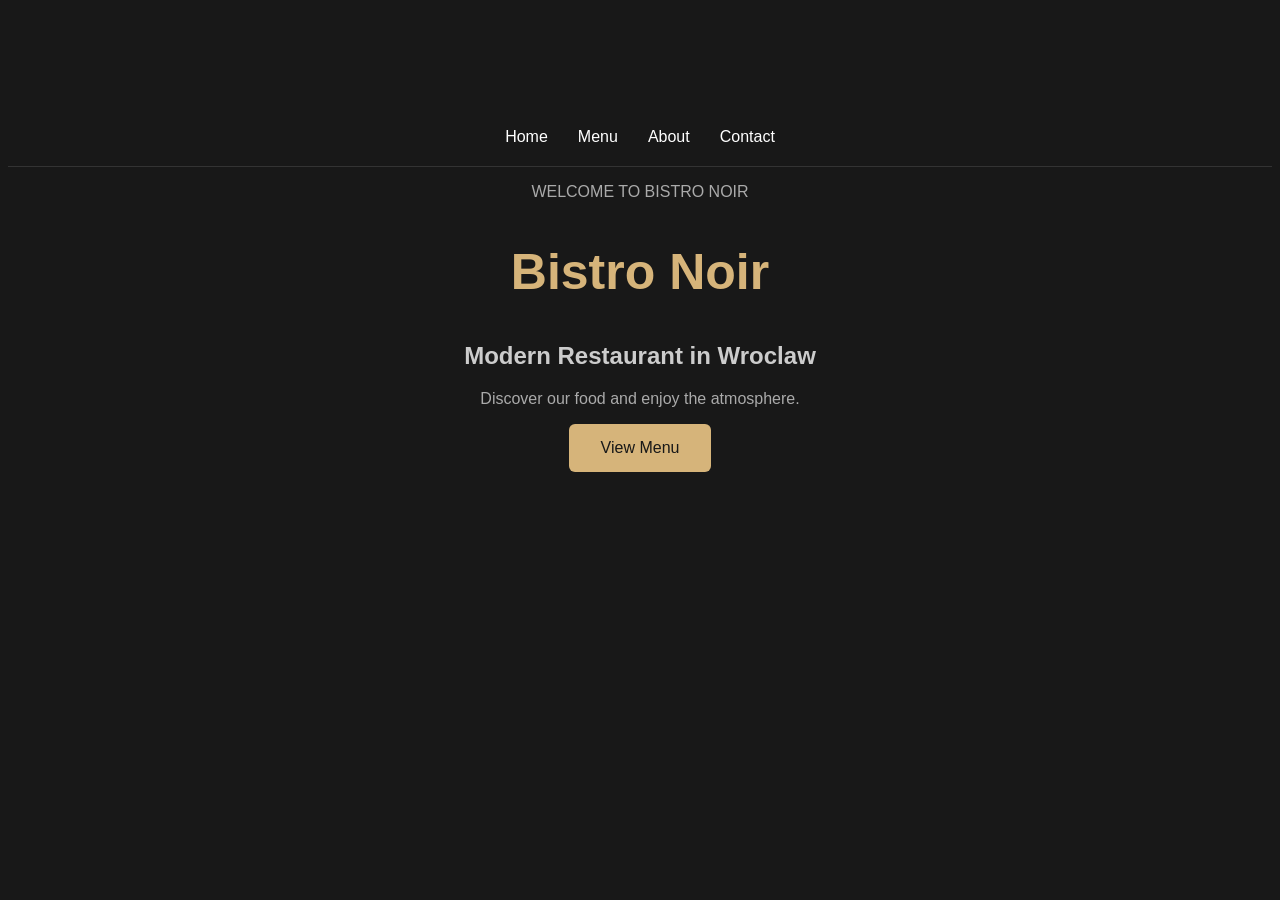
==== index.html @ 8b006e83 "Update index.html" ====
<!DOCTYPE html>
<html lang="en">
<head>
    <meta charset="UTF-8">
    <meta name="viewport" content="width=device-width, initial-scale=1.0">
    <title>Bistro Noir</title>
    <link rel="stylesheet" href="style.css">
</head>
<body>

    <header>
    <nav>
        <a href="#">Home</a>
        <a href="#menu">Menu</a>
        <a href="#about">About</a>
        <a href="#contact">Contact</a>
    </nav>
</header>

    <section class="hero">

    <p class="tag">WELCOME TO BISTRO NOIR</p>

    <h1>Bistro Noir</h1>

    <h2>Modern Restaurant in Wroclaw</h2>

    <p>Discover our food and enjoy the atmosphere.</p>

    <button class="button">View Menu</button>

</section>
  
</body>
</html>
---- style.css ----
body {
    background-color: #181818;
    color: white;
    font-family: Arial, sans-serif;
    text-align: center;
    padding-top: 100px;
}

h1 {
    font-size: 50px;
    color: #d6b47a;
}

h2 {
    color: #cccccc;
}

p {
    color: #aaaaaa;
}

.button {
    background-color: #d6b47a;
    border: none;
    color: #181818;
    padding: 15px 32px;
    border-radius: 6px;
    cursor: pointer;
    font-size: 16px;
}

header {
    padding: 20px;
    border-bottom: 1px solid #333;
}

nav {
    display: flex;
    justify-content: center;
    gap: 30px;
}

nav a {
    color: white;
    text-decoration: none;
}

nav a:hover {
    color: #d6b47a;
}
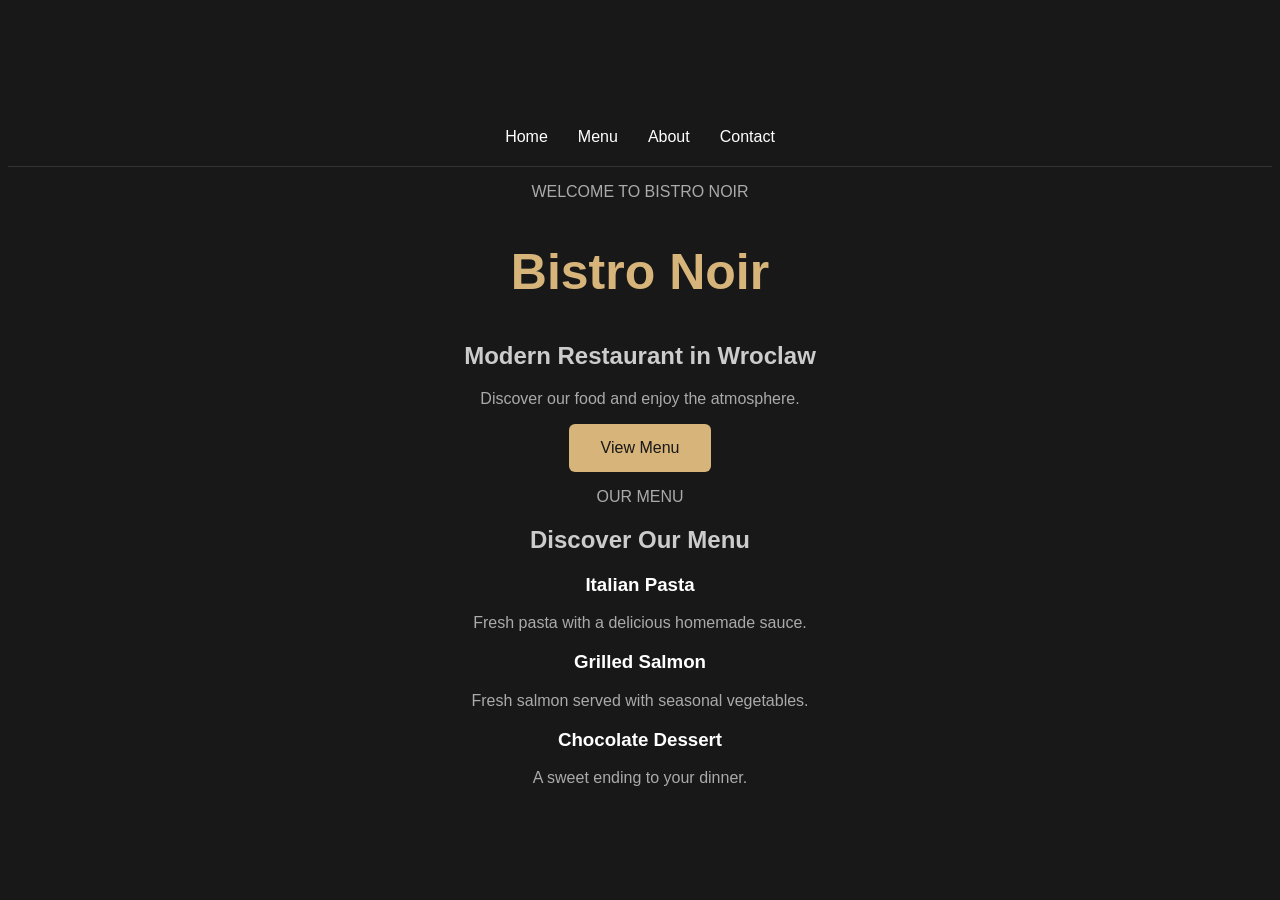
==== commit e581b976: "Update index.html" ====
--- a/index.html
+++ b/index.html
@@ -31,6 +31,26 @@
     <button class="button">View Menu</button>
 
 </section>
+
+    <section id="menu" class="menu">
+    <p class="tag">OUR MENU</p>
+    <h2>Discover Our Menu</h2>
+
+    <div class="menu-item">
+        <h3>Italian Pasta</h3>
+        <p>Fresh pasta with a delicious homemade sauce.</p>
+    </div>
+
+    <div class="menu-item">
+        <h3>Grilled Salmon</h3>
+        <p>Fresh salmon served with seasonal vegetables.</p>
+    </div>
+
+    <div class="menu-item">
+        <h3>Chocolate Dessert</h3>
+        <p>A sweet ending to your dinner.</p>
+    </div>
+</section>
   
 </body>
 </html>
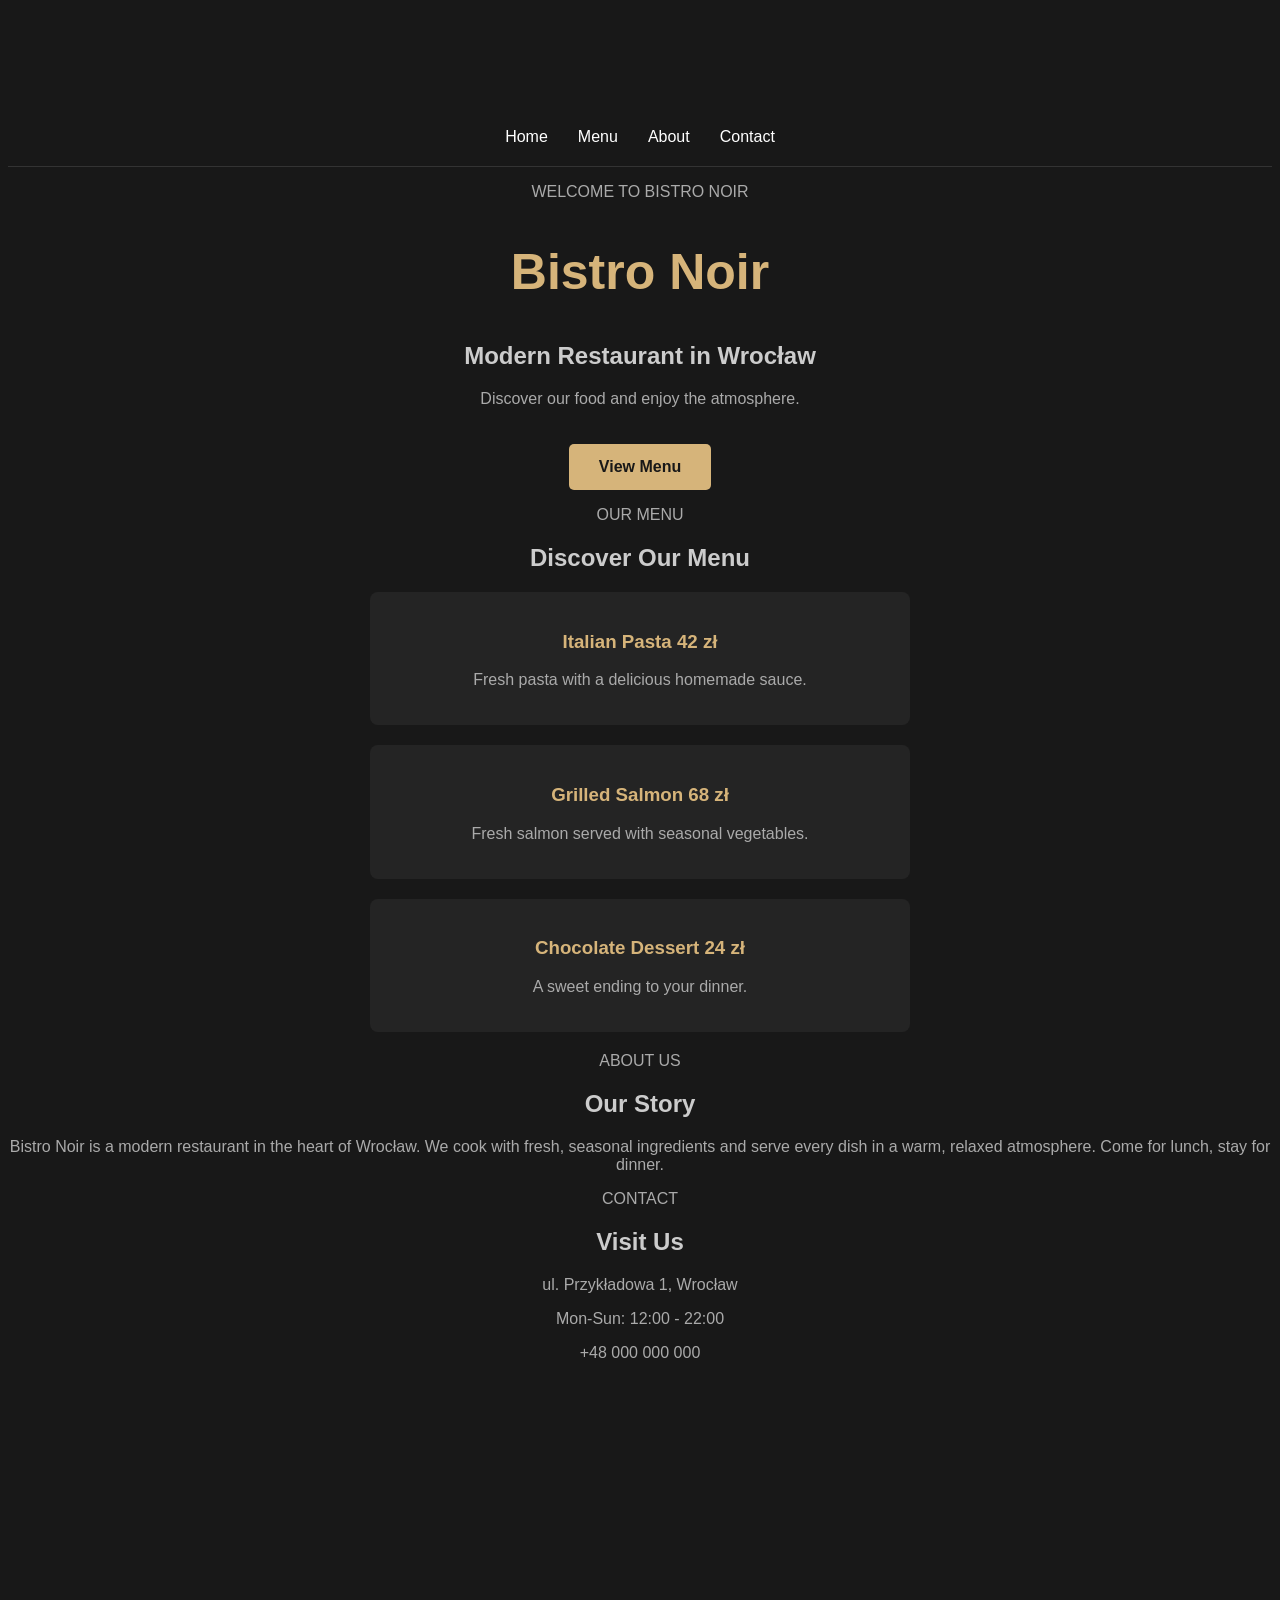
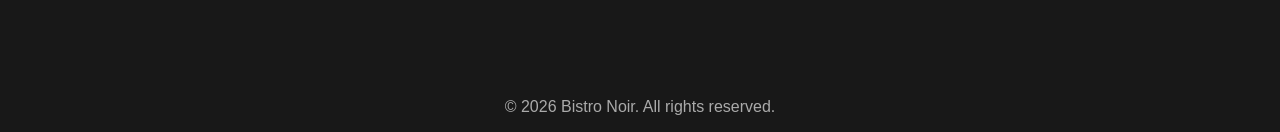
==== commit 0d094b20: "Update index.html" ====
--- a/index.html
+++ b/index.html
@@ -1,56 +1,81 @@
-
 <!DOCTYPE html>
 <html lang="en">
 <head>
     <meta charset="UTF-8">
     <meta name="viewport" content="width=device-width, initial-scale=1.0">
+    <meta name="description" content="Bistro Noir - modern restaurant in Wrocław. Fresh pasta, grilled salmon and desserts.">
     <title>Bistro Noir</title>
     <link rel="stylesheet" href="style.css">
 </head>
 <body>
 
     <header>
-    <nav>
-        <a href="#">Home</a>
-        <a href="#menu">Menu</a>
-        <a href="#about">About</a>
-        <a href="#contact">Contact</a>
-    </nav>
-</header>
+        <nav>
+            <a href="#">Home</a>
+            <a href="#menu">Menu</a>
+            <a href="#about">About</a>
+            <a href="#contact">Contact</a>
+        </nav>
+    </header>
 
     <section class="hero">
+        <p class="tag">WELCOME TO BISTRO NOIR</p>
+        <h1>Bistro Noir</h1>
+        <h2>Modern Restaurant in Wrocław</h2>
+        <p>Discover our food and enjoy the atmosphere.</p>
+        <a href="#menu" class="button">View Menu</a>
+    </section>
 
-    <p class="tag">WELCOME TO BISTRO NOIR</p>
+    <section id="menu" class="section">
+        <p class="tag">OUR MENU</p>
+        <h2>Discover Our Menu</h2>
 
-    <h1>Bistro Noir</h1>
+        <div class="menu-item">
+            <h3>Italian Pasta <span class="price">42 zł</span></h3>
+            <p>Fresh pasta with a delicious homemade sauce.</p>
+        </div>
 
-    <h2>Modern Restaurant in Wroclaw</h2>
+        <div class="menu-item">
+            <h3>Grilled Salmon <span class="price">68 zł</span></h3>
+            <p>Fresh salmon served with seasonal vegetables.</p>
+        </div>
 
-    <p>Discover our food and enjoy the atmosphere.</p>
+        <div class="menu-item">
+            <h3>Chocolate Dessert <span class="price">24 zł</span></h3>
+            <p>A sweet ending to your dinner.</p>
+        </div>
+    </section>
 
-    <button class="button">View Menu</button>
+    <section id="about" class="section">
+        <p class="tag">ABOUT US</p>
+        <h2>Our Story</h2>
+        <p class="text">
+            Bistro Noir is a modern restaurant in the heart of Wrocław.
+            We cook with fresh, seasonal ingredients and serve every dish
+            in a warm, relaxed atmosphere. Come for lunch, stay for dinner.
+        </p>
+    </section>
 
-</section>
+    <section id="contact" class="section">
+        <p class="tag">CONTACT</p>
+        <h2>Visit Us</h2>
+        <p>ul. Przykładowa 1, Wrocław</p>
+        <p>Mon-Sun: 12:00 - 22:00</p>
+        <p>+48 000 000 000</p>
 
-    <section id="menu" class="menu">
-    <p class="tag">OUR MENU</p>
-    <h2>Discover Our Menu</h2>
+        <div class="map">
+            <iframe
+                src="https://www.google.com/maps?q=Rynek+Wroclaw&output=embed"
+                width="100%" height="300" style="border:0;"
+                allowfullscreen="" loading="lazy"
+                title="Map of Bistro Noir">
+            </iframe>
+        </div>
+    </section>
 
-    <div class="menu-item">
-        <h3>Italian Pasta</h3>
-        <p>Fresh pasta with a delicious homemade sauce.</p>
-    </div>
+    <footer>
+        <p>© 2026 Bistro Noir. All rights reserved.</p>
+    </footer>
 
-    <div class="menu-item">
-        <h3>Grilled Salmon</h3>
-        <p>Fresh salmon served with seasonal vegetables.</p>
-    </div>
-
-    <div class="menu-item">
-        <h3>Chocolate Dessert</h3>
-        <p>A sweet ending to your dinner.</p>
-    </div>
-</section>
-  
 </body>
 </html>
--- a/style.css
+++ b/style.css
@@ -49,3 +49,39 @@
 nav a:hover {
     color: #d6b47a;
 }
+.button {
+    display: inline-block;
+    background-color: #d6b47a;
+    color: #181818;
+    padding: 14px 30px;
+    text-decoration: none;
+    border-radius: 5px;
+    margin-top: 20px;
+    font-weight: bold;
+}
+
+.button:hover {
+    background-color: #edcf9a;
+}
+
+.menu {
+    padding: 70px 20px;
+    text-align: center;
+}
+
+.menu h2 {
+    font-size: 35px;
+    color: #d6b47a;
+}
+
+.menu-item {
+    background-color: #242424;
+    max-width: 500px;
+    margin: 20px auto;
+    padding: 20px;
+    border-radius: 8px;
+}
+
+.menu-item h3 {
+    color: #d6b47a;
+}
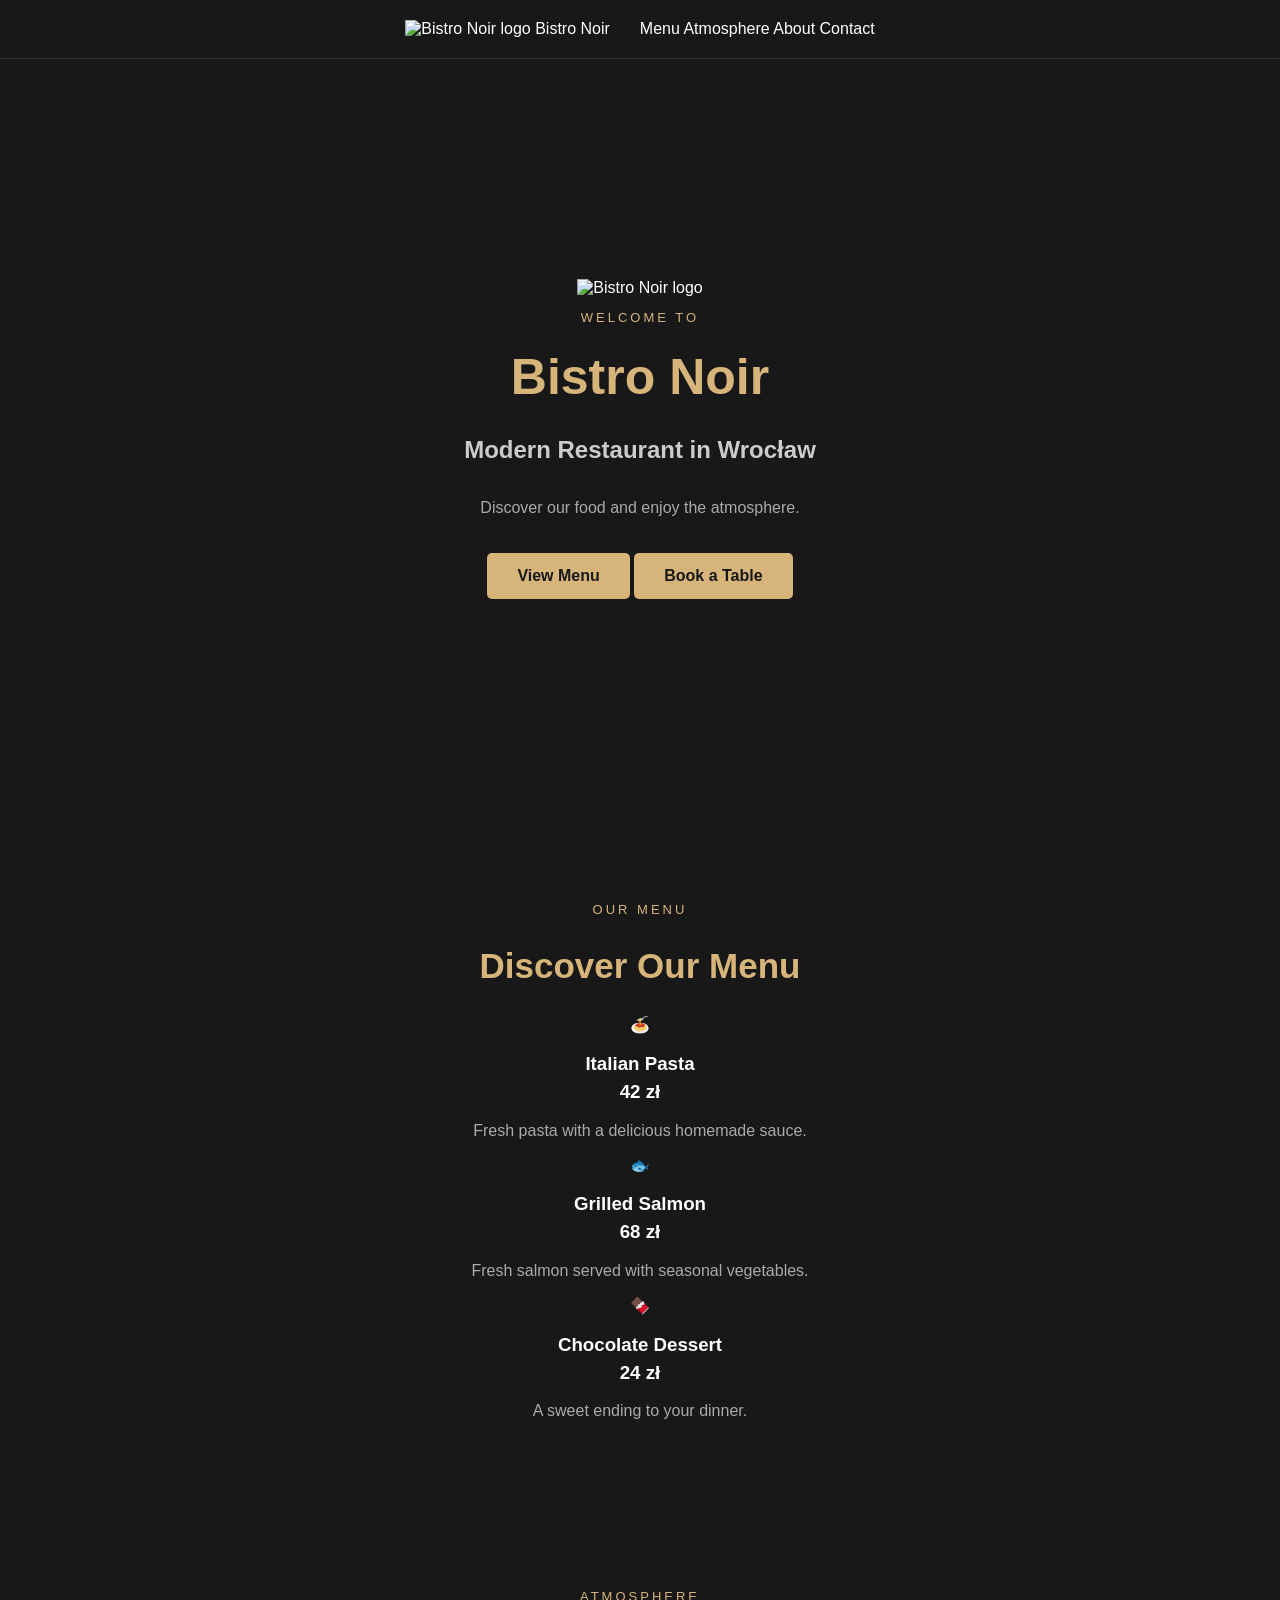
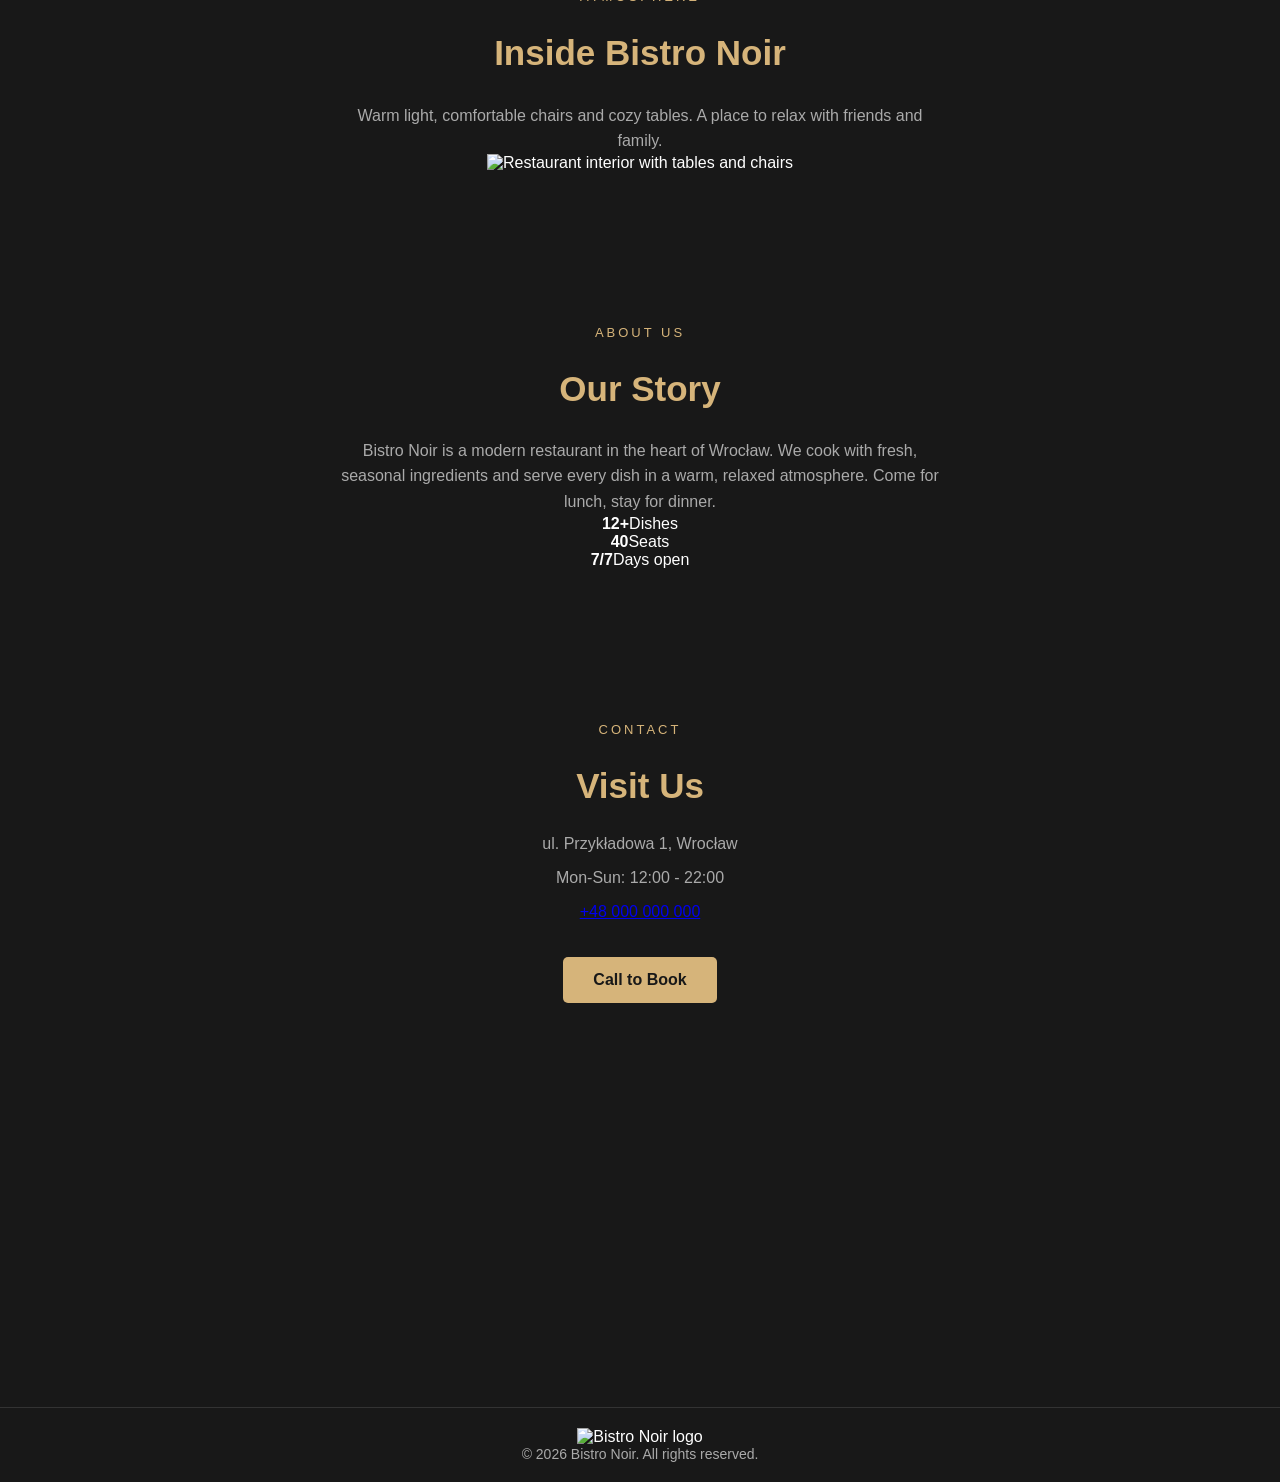
==== commit 57f639b8: "Update index.html" ====
--- a/index.html
+++ b/index.html
@@ -5,44 +5,91 @@
     <meta name="viewport" content="width=device-width, initial-scale=1.0">
     <meta name="description" content="Bistro Noir - modern restaurant in Wrocław. Fresh pasta, grilled salmon and desserts.">
     <title>Bistro Noir</title>
+    <link rel="icon" href="logo.svg" type="image/svg+xml">
     <link rel="stylesheet" href="style.css">
 </head>
 <body>
 
     <header>
         <nav>
-            <a href="#">Home</a>
-            <a href="#menu">Menu</a>
-            <a href="#about">About</a>
-            <a href="#contact">Contact</a>
+            <a href="#" class="brand">
+                <img src="logo.svg" alt="Bistro Noir logo" class="logo-small">
+                <span>Bistro Noir</span>
+            </a>
+            <div class="links">
+                <a href="#menu">Menu</a>
+                <a href="#atmosphere">Atmosphere</a>
+                <a href="#about">About</a>
+                <a href="#contact">Contact</a>
+            </div>
         </nav>
     </header>
 
     <section class="hero">
-        <p class="tag">WELCOME TO BISTRO NOIR</p>
+        <img src="logo.svg" alt="Bistro Noir logo" class="logo-big">
+        <p class="tag">WELCOME TO</p>
         <h1>Bistro Noir</h1>
         <h2>Modern Restaurant in Wrocław</h2>
         <p>Discover our food and enjoy the atmosphere.</p>
-        <a href="#menu" class="button">View Menu</a>
+        <div class="hero-buttons">
+            <a href="#menu" class="button">View Menu</a>
+            <a href="#contact" class="button button-outline">Book a Table</a>
+        </div>
     </section>
 
     <section id="menu" class="section">
         <p class="tag">OUR MENU</p>
         <h2>Discover Our Menu</h2>
 
-        <div class="menu-item">
-            <h3>Italian Pasta <span class="price">42 zł</span></h3>
-            <p>Fresh pasta with a delicious homemade sauce.</p>
+        <div class="cards">
+            <div class="card">
+                <div class="card-img">
+                    <img src="pasta.svg" alt="Italian pasta" onerror="this.style.display='none'">
+                    <span class="emoji">🍝</span>
+                </div>
+                <div class="card-body">
+                    <h3>Italian Pasta <span class="price">42 zł</span></h3>
+                    <p>Fresh pasta with a delicious homemade sauce.</p>
+                </div>
+            </div>
+
+            <div class="card">
+                <div class="card-img">
+                    <img src="salmon.svg" alt="Grilled salmon" onerror="this.style.display='none'">
+                    <span class="emoji">🐟</span>
+                </div>
+                <div class="card-body">
+                    <h3>Grilled Salmon <span class="price">68 zł</span></h3>
+                    <p>Fresh salmon served with seasonal vegetables.</p>
+                </div>
+            </div>
+
+            <div class="card">
+                <div class="card-img">
+                    <img src="dessert.svg" alt="Chocolate dessert" onerror="this.style.display='none'">
+                    <span class="emoji">🍫</span>
+                </div>
+                <div class="card-body">
+                    <h3>Chocolate Dessert <span class="price">24 zł</span></h3>
+                    <p>A sweet ending to your dinner.</p>
+                </div>
+            </div>
+        </div>
+    </section>
+
+    <section id="atmosphere" class="section dark">
+        <p class="tag">ATMOSPHERE</p>
+        <h2>Inside Bistro Noir</h2>
+        <p class="text">Warm light, comfortable chairs and cozy tables. A place to relax with friends and family.</p>
+
+        <div class="interior">
+            <img src="interior.svg" alt="Restaurant interior with tables and chairs">
         </div>
 
-        <div class="menu-item">
-            <h3>Grilled Salmon <span class="price">68 zł</span></h3>
-            <p>Fresh salmon served with seasonal vegetables.</p>
-        </div>
-
-        <div class="menu-item">
-            <h3>Chocolate Dessert <span class="price">24 zł</span></h3>
-            <p>A sweet ending to your dinner.</p>
+        <div class="gallery">
+            <div class="gallery-item"><img src="images/interior1.jpg" alt="Restaurant hall" onerror="this.parentElement.style.display='none'"></div>
+            <div class="gallery-item"><img src="images/interior2.jpg" alt="Restaurant bar" onerror="this.parentElement.style.display='none'"></div>
+            <div class="gallery-item"><img src="images/interior3.jpg" alt="Restaurant table" onerror="this.parentElement.style.display='none'"></div>
         </div>
     </section>
 
@@ -54,14 +101,21 @@
             We cook with fresh, seasonal ingredients and serve every dish
             in a warm, relaxed atmosphere. Come for lunch, stay for dinner.
         </p>
+
+        <div class="facts">
+            <div class="fact"><strong>12+</strong><span>Dishes</span></div>
+            <div class="fact"><strong>40</strong><span>Seats</span></div>
+            <div class="fact"><strong>7/7</strong><span>Days open</span></div>
+        </div>
     </section>
 
-    <section id="contact" class="section">
+    <section id="contact" class="section dark">
         <p class="tag">CONTACT</p>
         <h2>Visit Us</h2>
         <p>ul. Przykładowa 1, Wrocław</p>
         <p>Mon-Sun: 12:00 - 22:00</p>
-        <p>+48 000 000 000</p>
+        <p><a href="tel:+48000000000" class="phone">+48 000 000 000</a></p>
+        <a href="tel:+48000000000" class="button">Call to Book</a>
 
         <div class="map">
             <iframe
@@ -74,6 +128,7 @@
     </section>
 
     <footer>
+        <img src="logo.svg" alt="Bistro Noir logo" class="logo-small">
         <p>© 2026 Bistro Noir. All rights reserved.</p>
     </footer>
 
--- a/style.css
+++ b/style.css
@@ -1,15 +1,19 @@
+html {
+    scroll-behavior: smooth;
+}
 
 body {
+    margin: 0;
     background-color: #181818;
     color: white;
     font-family: Arial, sans-serif;
     text-align: center;
-    padding-top: 100px;
 }
 
 h1 {
     font-size: 50px;
     color: #d6b47a;
+    margin: 10px 0;
 }
 
 h2 {
@@ -20,17 +24,12 @@
     color: #aaaaaa;
 }
 
-.button {
-    background-color: #d6b47a;
-    border: none;
-    color: #181818;
-    padding: 15px 32px;
-    border-radius: 6px;
-    cursor: pointer;
-    font-size: 16px;
-}
-
+/* Header / navigation */
 header {
+    position: sticky;
+    top: 0;
+    z-index: 10;
+    background-color: #181818;
     padding: 20px;
     border-bottom: 1px solid #333;
 }
@@ -49,6 +48,25 @@
 nav a:hover {
     color: #d6b47a;
 }
+
+/* Hero */
+.hero {
+    min-height: 80vh;
+    display: flex;
+    flex-direction: column;
+    justify-content: center;
+    align-items: center;
+    padding: 20px;
+}
+
+/* Small labels above headings */
+.tag {
+    letter-spacing: 3px;
+    font-size: 13px;
+    color: #d6b47a;
+}
+
+/* Button */
 .button {
     display: inline-block;
     background-color: #d6b47a;
@@ -64,16 +82,24 @@
     background-color: #edcf9a;
 }
 
-.menu {
+/* Sections */
+.section {
     padding: 70px 20px;
     text-align: center;
 }
 
-.menu h2 {
+.section h2 {
     font-size: 35px;
     color: #d6b47a;
 }
 
+.text {
+    max-width: 600px;
+    margin: 0 auto;
+    line-height: 1.6;
+}
+
+/* Menu */
 .menu-item {
     background-color: #242424;
     max-width: 500px;
@@ -85,3 +111,49 @@
 .menu-item h3 {
     color: #d6b47a;
 }
+
+.price {
+    display: block;
+    margin-top: 6px;
+    color: #ffffff;
+    font-weight: bold;
+}
+
+/* Map */
+.map {
+    max-width: 700px;
+    margin: 30px auto 0;
+    border-radius: 8px;
+    overflow: hidden;
+}
+
+/* Footer */
+footer {
+    padding: 20px;
+    border-top: 1px solid #333;
+}
+
+footer p {
+    margin: 0;
+    font-size: 14px;
+}
+
+/* Mobile */
+@media (max-width: 600px) {
+    h1 {
+        font-size: 36px;
+    }
+
+    nav {
+        gap: 16px;
+        font-size: 14px;
+    }
+
+    .section {
+        padding: 50px 16px;
+    }
+
+    .section h2 {
+        font-size: 28px;
+    }
+}
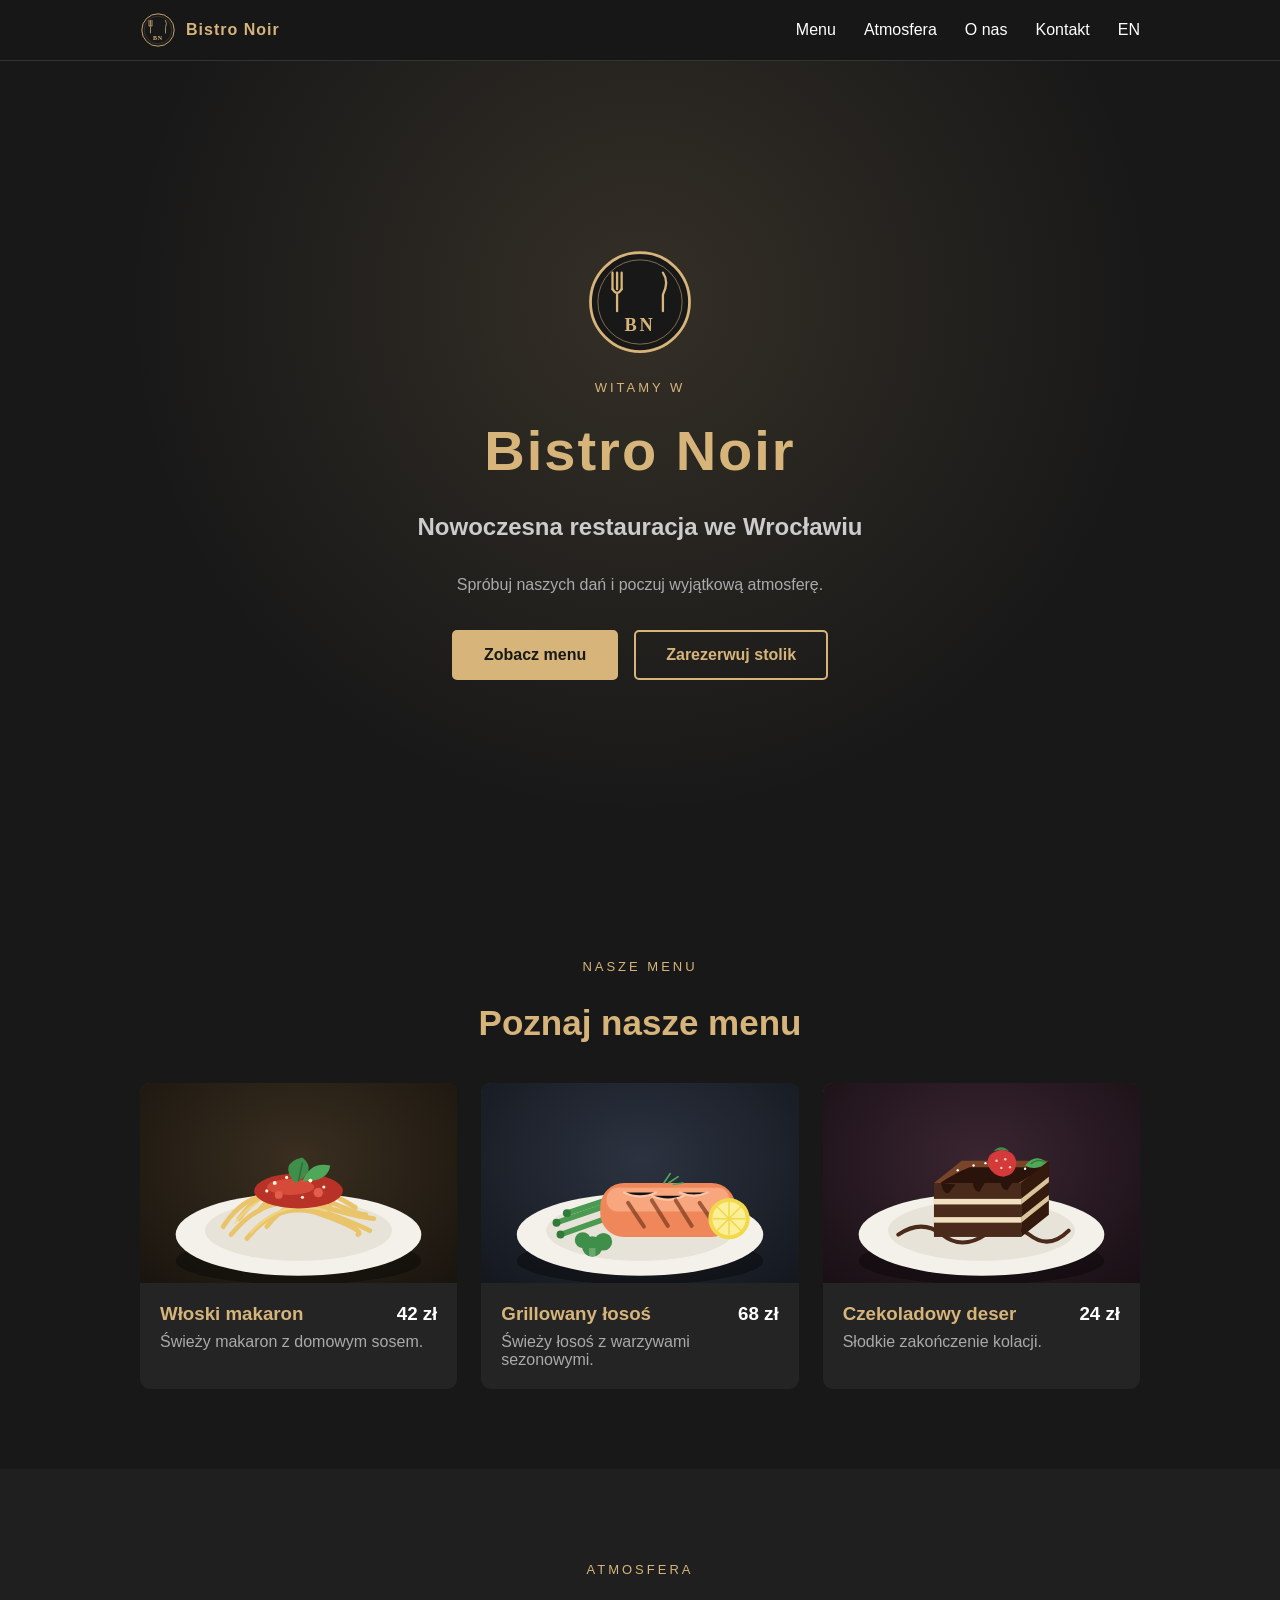
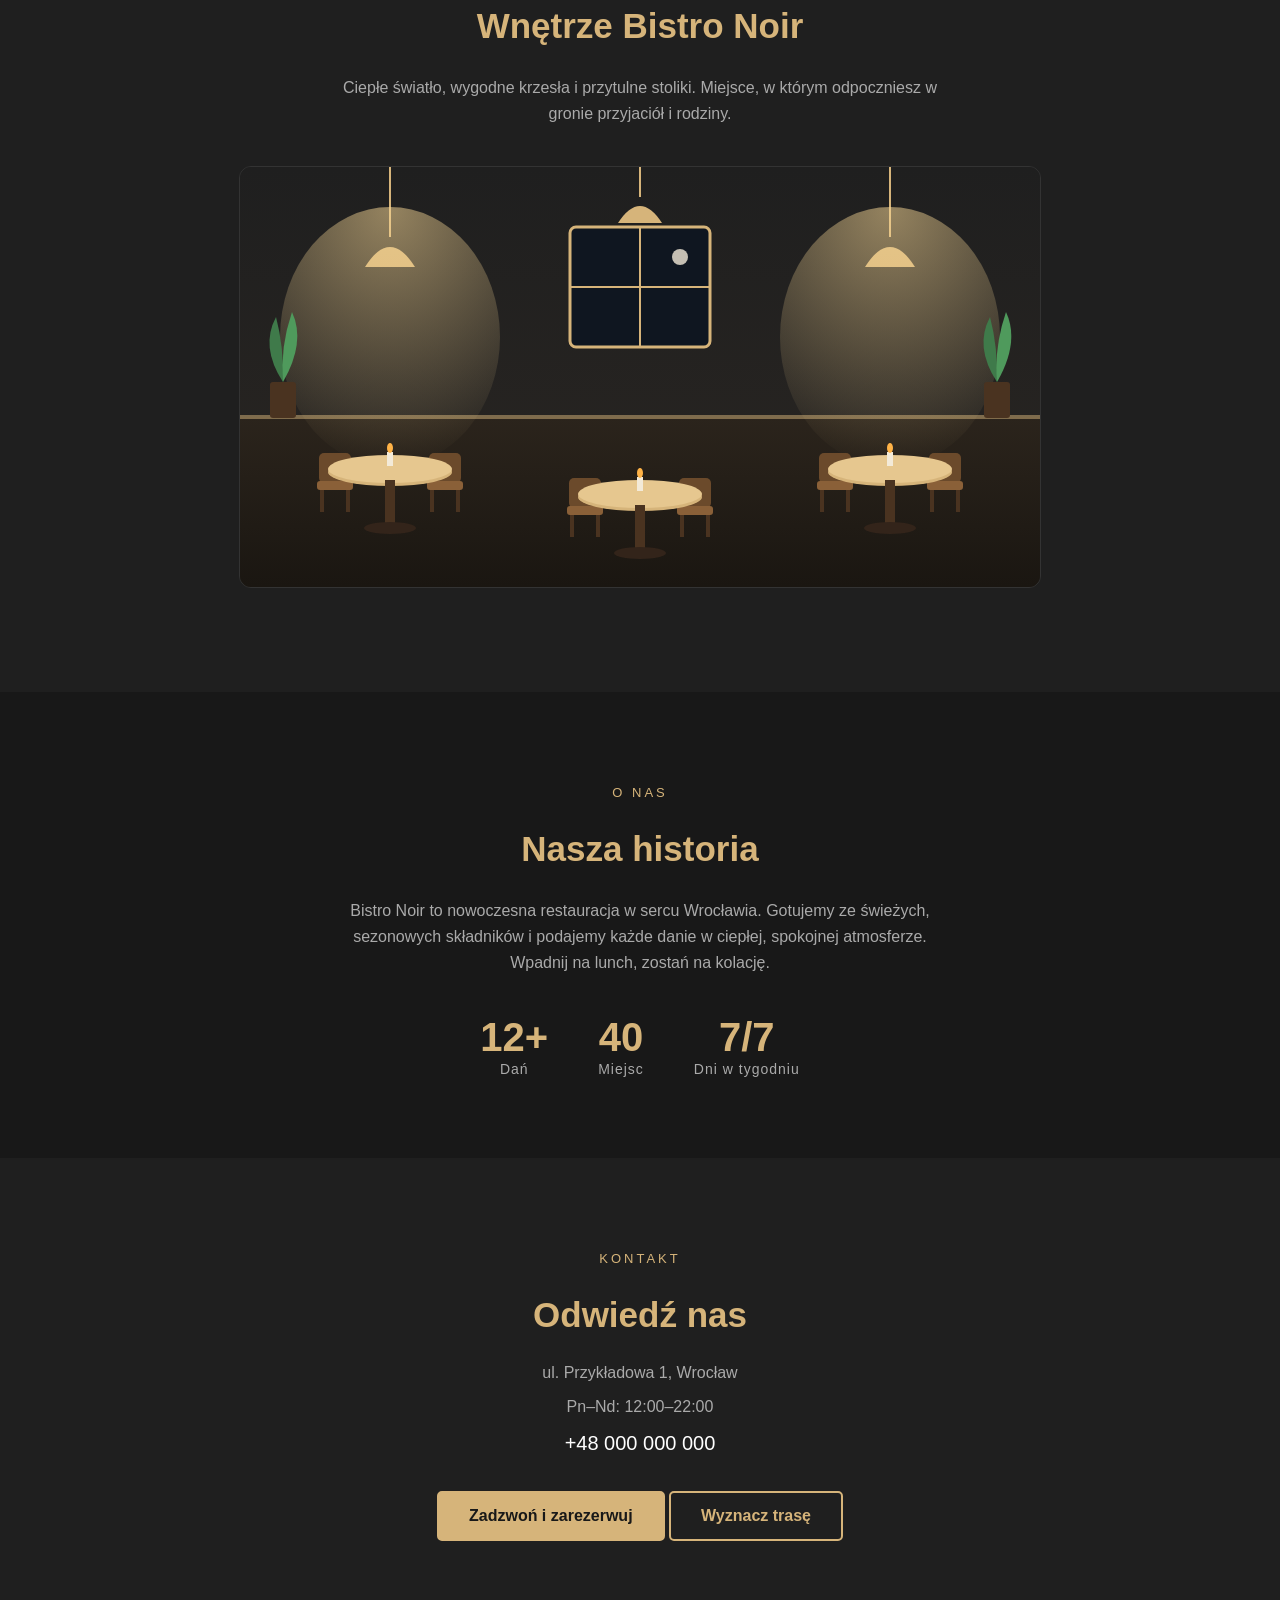
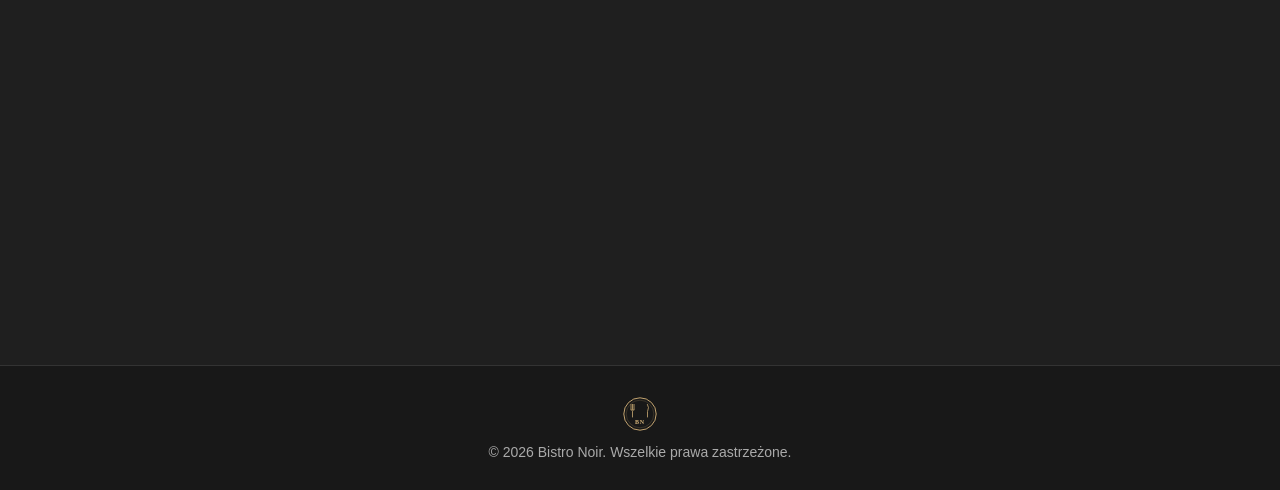
==== commit 64ba5aba: "Update index.html" ====
--- a/index.html
+++ b/index.html
@@ -1,135 +1,163 @@
 <!DOCTYPE html>
-<html lang="en">
+<html lang="pl">
 <head>
     <meta charset="UTF-8">
     <meta name="viewport" content="width=device-width, initial-scale=1.0">
-    <meta name="description" content="Bistro Noir - modern restaurant in Wrocław. Fresh pasta, grilled salmon and desserts.">
-    <title>Bistro Noir</title>
+    <meta name="description" content="Bistro Noir – nowoczesna restauracja we Wrocławiu. Świeży makaron, grillowany łosoś i desery.">
+    <title>Bistro Noir – restauracja we Wrocławiu</title>
     <link rel="icon" href="logo.svg" type="image/svg+xml">
+    <link rel="alternate" hreflang="pl" href="index.html">
+    <link rel="alternate" hreflang="en" href="en.html">
+
+    <meta property="og:type" content="website">
+    <meta property="og:title" content="Bistro Noir – restauracja we Wrocławiu">
+    <meta property="og:description" content="Świeży makaron, grillowany łosoś i desery. Zarezerwuj stolik!">
+    <meta property="og:locale" content="pl_PL">
+
     <link rel="stylesheet" href="style.css">
+
+    <script type="application/ld+json">
+    {
+        "@context": "https://schema.org",
+        "@type": "Restaurant",
+        "name": "Bistro Noir",
+        "description": "Nowoczesna restauracja we Wrocławiu.",
+        "address": {
+            "@type": "PostalAddress",
+            "streetAddress": "ul. Przykładowa 1",
+            "addressLocality": "Wrocław",
+            "addressCountry": "PL"
+        },
+        "telephone": "+48000000000",
+        "servesCuisine": ["Włoska", "Rybna"],
+        "openingHours": "Mo-Su 12:00-22:00"
+    }
+    </script>
 </head>
 <body>
 
     <header>
         <nav>
             <a href="#" class="brand">
-                <img src="logo.svg" alt="Bistro Noir logo" class="logo-small">
+                <img src="logo.svg" alt="Logo Bistro Noir" class="logo-small">
                 <span>Bistro Noir</span>
             </a>
             <div class="links">
                 <a href="#menu">Menu</a>
-                <a href="#atmosphere">Atmosphere</a>
-                <a href="#about">About</a>
-                <a href="#contact">Contact</a>
+                <a href="#atmosphere">Atmosfera</a>
+                <a href="#about">O nas</a>
+                <a href="#contact">Kontakt</a>
+                <a href="en.html" hreflang="en" lang="en">EN</a>
             </div>
         </nav>
     </header>
 
     <section class="hero">
-        <img src="logo.svg" alt="Bistro Noir logo" class="logo-big">
-        <p class="tag">WELCOME TO</p>
+        <img src="logo.svg" alt="Logo Bistro Noir" class="logo-big">
+        <p class="tag">WITAMY W</p>
         <h1>Bistro Noir</h1>
-        <h2>Modern Restaurant in Wrocław</h2>
-        <p>Discover our food and enjoy the atmosphere.</p>
+        <h2>Nowoczesna restauracja we Wrocławiu</h2>
+        <p>Spróbuj naszych dań i poczuj wyjątkową atmosferę.</p>
         <div class="hero-buttons">
-            <a href="#menu" class="button">View Menu</a>
-            <a href="#contact" class="button button-outline">Book a Table</a>
+            <a href="#menu" class="button">Zobacz menu</a>
+            <a href="#contact" class="button button-outline">Zarezerwuj stolik</a>
         </div>
     </section>
 
     <section id="menu" class="section">
-        <p class="tag">OUR MENU</p>
-        <h2>Discover Our Menu</h2>
+        <p class="tag">NASZE MENU</p>
+        <h2>Poznaj nasze menu</h2>
 
         <div class="cards">
             <div class="card">
                 <div class="card-img">
-                    <img src="pasta.svg" alt="Italian pasta" onerror="this.style.display='none'">
+                    <img src="pasta.svg" alt="Włoski makaron" onerror="this.style.display='none'">
                     <span class="emoji">🍝</span>
                 </div>
                 <div class="card-body">
-                    <h3>Italian Pasta <span class="price">42 zł</span></h3>
-                    <p>Fresh pasta with a delicious homemade sauce.</p>
+                    <h3>Włoski makaron <span class="price">42 zł</span></h3>
+                    <p>Świeży makaron z domowym sosem.</p>
                 </div>
             </div>
 
             <div class="card">
                 <div class="card-img">
-                    <img src="salmon.svg" alt="Grilled salmon" onerror="this.style.display='none'">
+                    <img src="salmon.svg" alt="Grillowany łosoś" onerror="this.style.display='none'">
                     <span class="emoji">🐟</span>
                 </div>
                 <div class="card-body">
-                    <h3>Grilled Salmon <span class="price">68 zł</span></h3>
-                    <p>Fresh salmon served with seasonal vegetables.</p>
+                    <h3>Grillowany łosoś <span class="price">68 zł</span></h3>
+                    <p>Świeży łosoś z warzywami sezonowymi.</p>
                 </div>
             </div>
 
             <div class="card">
                 <div class="card-img">
-                    <img src="dessert.svg" alt="Chocolate dessert" onerror="this.style.display='none'">
+                    <img src="dessert.svg" alt="Czekoladowy deser" onerror="this.style.display='none'">
                     <span class="emoji">🍫</span>
                 </div>
                 <div class="card-body">
-                    <h3>Chocolate Dessert <span class="price">24 zł</span></h3>
-                    <p>A sweet ending to your dinner.</p>
+                    <h3>Czekoladowy deser <span class="price">24 zł</span></h3>
+                    <p>Słodkie zakończenie kolacji.</p>
                 </div>
             </div>
         </div>
     </section>
 
     <section id="atmosphere" class="section dark">
-        <p class="tag">ATMOSPHERE</p>
-        <h2>Inside Bistro Noir</h2>
-        <p class="text">Warm light, comfortable chairs and cozy tables. A place to relax with friends and family.</p>
+        <p class="tag">ATMOSFERA</p>
+        <h2>Wnętrze Bistro Noir</h2>
+        <p class="text">Ciepłe światło, wygodne krzesła i przytulne stoliki. Miejsce, w którym odpoczniesz w gronie przyjaciół i rodziny.</p>
 
         <div class="interior">
-            <img src="interior.svg" alt="Restaurant interior with tables and chairs">
+            <img src="interior.svg" alt="Wnętrze restauracji ze stolikami i krzesłami">
         </div>
 
         <div class="gallery">
-            <div class="gallery-item"><img src="images/interior1.jpg" alt="Restaurant hall" onerror="this.parentElement.style.display='none'"></div>
-            <div class="gallery-item"><img src="images/interior2.jpg" alt="Restaurant bar" onerror="this.parentElement.style.display='none'"></div>
-            <div class="gallery-item"><img src="images/interior3.jpg" alt="Restaurant table" onerror="this.parentElement.style.display='none'"></div>
+            <div class="gallery-item"><img src="images/interior1.jpg" alt="Sala restauracji" loading="lazy" onerror="this.parentElement.style.display='none'"></div>
+            <div class="gallery-item"><img src="images/interior2.jpg" alt="Bar w restauracji" loading="lazy" onerror="this.parentElement.style.display='none'"></div>
+            <div class="gallery-item"><img src="images/interior3.jpg" alt="Stolik w restauracji" loading="lazy" onerror="this.parentElement.style.display='none'"></div>
         </div>
     </section>
 
     <section id="about" class="section">
-        <p class="tag">ABOUT US</p>
-        <h2>Our Story</h2>
+        <p class="tag">O NAS</p>
+        <h2>Nasza historia</h2>
         <p class="text">
-            Bistro Noir is a modern restaurant in the heart of Wrocław.
-            We cook with fresh, seasonal ingredients and serve every dish
-            in a warm, relaxed atmosphere. Come for lunch, stay for dinner.
+            Bistro Noir to nowoczesna restauracja w sercu Wrocławia.
+            Gotujemy ze świeżych, sezonowych składników i podajemy każde danie
+            w ciepłej, spokojnej atmosferze. Wpadnij na lunch, zostań na kolację.
         </p>
 
         <div class="facts">
-            <div class="fact"><strong>12+</strong><span>Dishes</span></div>
-            <div class="fact"><strong>40</strong><span>Seats</span></div>
-            <div class="fact"><strong>7/7</strong><span>Days open</span></div>
+            <div class="fact"><strong>12+</strong><span>Dań</span></div>
+            <div class="fact"><strong>40</strong><span>Miejsc</span></div>
+            <div class="fact"><strong>7/7</strong><span>Dni w tygodniu</span></div>
         </div>
     </section>
 
     <section id="contact" class="section dark">
-        <p class="tag">CONTACT</p>
-        <h2>Visit Us</h2>
+        <p class="tag">KONTAKT</p>
+        <h2>Odwiedź nas</h2>
         <p>ul. Przykładowa 1, Wrocław</p>
-        <p>Mon-Sun: 12:00 - 22:00</p>
+        <p>Pn–Nd: 12:00–22:00</p>
         <p><a href="tel:+48000000000" class="phone">+48 000 000 000</a></p>
-        <a href="tel:+48000000000" class="button">Call to Book</a>
+        <a href="tel:+48000000000" class="button">Zadzwoń i zarezerwuj</a>
+        <a href="https://www.google.com/maps/dir/?api=1&destination=Rynek+Wroclaw" class="button button-outline" target="_blank" rel="noopener">Wyznacz trasę</a>
 
         <div class="map">
             <iframe
                 src="https://www.google.com/maps?q=Rynek+Wroclaw&output=embed"
                 width="100%" height="300" style="border:0;"
                 allowfullscreen="" loading="lazy"
-                title="Map of Bistro Noir">
+                title="Mapa dojazdu do Bistro Noir">
             </iframe>
         </div>
     </section>
 
     <footer>
-        <img src="logo.svg" alt="Bistro Noir logo" class="logo-small">
-        <p>© 2026 Bistro Noir. All rights reserved.</p>
+        <img src="logo.svg" alt="Logo Bistro Noir" class="logo-small">
+        <p>© 2026 Bistro Noir. Wszelkie prawa zastrzeżone.</p>
     </footer>
 
 </body>
--- a/style.css
+++ b/style.css
@@ -11,9 +11,10 @@
 }
 
 h1 {
-    font-size: 50px;
+    font-size: 56px;
     color: #d6b47a;
     margin: 10px 0;
+    letter-spacing: 2px;
 }
 
 h2 {
@@ -22,6 +23,10 @@
 
 p {
     color: #aaaaaa;
+}
+
+img {
+    max-width: 100%;
 }
 
 /* Header / navigation */
@@ -29,15 +34,31 @@
     position: sticky;
     top: 0;
     z-index: 10;
-    background-color: #181818;
-    padding: 20px;
+    background-color: rgba(24, 24, 24, 0.95);
+    padding: 12px 20px;
     border-bottom: 1px solid #333;
 }
 
 nav {
     display: flex;
-    justify-content: center;
-    gap: 30px;
+    justify-content: space-between;
+    align-items: center;
+    max-width: 1000px;
+    margin: 0 auto;
+}
+
+.brand {
+    display: flex;
+    align-items: center;
+    gap: 10px;
+    color: #d6b47a;
+    font-weight: bold;
+    letter-spacing: 1px;
+}
+
+.links {
+    display: flex;
+    gap: 28px;
 }
 
 nav a {
@@ -49,14 +70,35 @@
     color: #d6b47a;
 }
 
+.logo-small {
+    width: 36px;
+    height: 36px;
+}
+
+.logo-big {
+    width: 110px;
+    height: 110px;
+    margin-bottom: 10px;
+}
+
 /* Hero */
 .hero {
-    min-height: 80vh;
+    min-height: 85vh;
     display: flex;
     flex-direction: column;
     justify-content: center;
     align-items: center;
     padding: 20px;
+    background:
+        radial-gradient(circle at 50% 30%, rgba(214, 180, 122, 0.15), transparent 60%),
+        #181818;
+}
+
+.hero-buttons {
+    display: flex;
+    gap: 16px;
+    flex-wrap: wrap;
+    justify-content: center;
 }
 
 /* Small labels above headings */
@@ -66,7 +108,7 @@
     color: #d6b47a;
 }
 
-/* Button */
+/* Buttons */
 .button {
     display: inline-block;
     background-color: #d6b47a;
@@ -76,16 +118,32 @@
     border-radius: 5px;
     margin-top: 20px;
     font-weight: bold;
+    border: 2px solid #d6b47a;
 }
 
 .button:hover {
     background-color: #edcf9a;
+    border-color: #edcf9a;
+}
+
+.button-outline {
+    background-color: transparent;
+    color: #d6b47a;
+}
+
+.button-outline:hover {
+    background-color: #d6b47a;
+    color: #181818;
 }
 
 /* Sections */
 .section {
-    padding: 70px 20px;
+    padding: 80px 20px;
     text-align: center;
+}
+
+.section.dark {
+    background-color: #1f1f1f;
 }
 
 .section h2 {
@@ -99,61 +157,180 @@
     line-height: 1.6;
 }
 
-/* Menu */
-.menu-item {
+/* Menu cards */
+.cards {
+    display: grid;
+    grid-template-columns: repeat(auto-fit, minmax(260px, 1fr));
+    gap: 24px;
+    max-width: 1000px;
+    margin: 40px auto 0;
+}
+
+.card {
     background-color: #242424;
-    max-width: 500px;
-    margin: 20px auto;
+    border-radius: 10px;
+    overflow: hidden;
+    text-align: left;
+    transition: transform 0.2s;
+}
+
+.card:hover {
+    transform: translateY(-6px);
+}
+
+.card-img {
+    position: relative;
+    height: 200px;
+    background: linear-gradient(135deg, #3a2f20, #1d1812);
+    display: flex;
+    align-items: center;
+    justify-content: center;
+}
+
+.card-img img {
+    position: absolute;
+    inset: 0;
+    width: 100%;
+    height: 100%;
+    object-fit: cover;
+    z-index: 1;
+}
+
+.emoji {
+    font-size: 64px;
+}
+
+.card-body {
     padding: 20px;
-    border-radius: 8px;
-}
-
-.menu-item h3 {
-    color: #d6b47a;
+}
+
+.card-body h3 {
+    color: #d6b47a;
+    margin: 0 0 8px;
+    display: flex;
+    justify-content: space-between;
+    gap: 10px;
+}
+
+.card-body p {
+    margin: 0;
 }
 
 .price {
-    display: block;
-    margin-top: 6px;
     color: #ffffff;
     font-weight: bold;
-}
-
-/* Map */
+    white-space: nowrap;
+}
+
+/* Interior */
+.interior {
+    max-width: 800px;
+    margin: 40px auto 0;
+    border-radius: 12px;
+    overflow: hidden;
+    border: 1px solid #333;
+}
+
+.interior img {
+    display: block;
+    width: 100%;
+}
+
+.gallery {
+    display: grid;
+    grid-template-columns: repeat(auto-fit, minmax(220px, 1fr));
+    gap: 16px;
+    max-width: 1000px;
+    margin: 24px auto 0;
+}
+
+.gallery-item {
+    height: 220px;
+    border-radius: 10px;
+    overflow: hidden;
+}
+
+.gallery-item img {
+    width: 100%;
+    height: 100%;
+    object-fit: cover;
+    transition: transform 0.3s;
+}
+
+.gallery-item:hover img {
+    transform: scale(1.06);
+}
+
+/* About facts */
+.facts {
+    display: flex;
+    justify-content: center;
+    gap: 50px;
+    flex-wrap: wrap;
+    margin-top: 40px;
+}
+
+.fact strong {
+    display: block;
+    font-size: 40px;
+    color: #d6b47a;
+}
+
+.fact span {
+    color: #aaaaaa;
+    font-size: 14px;
+    letter-spacing: 1px;
+}
+
+/* Contact */
+.phone {
+    color: #ffffff;
+    text-decoration: none;
+    font-size: 20px;
+}
+
 .map {
     max-width: 700px;
-    margin: 30px auto 0;
+    margin: 40px auto 0;
     border-radius: 8px;
     overflow: hidden;
 }
 
 /* Footer */
 footer {
-    padding: 20px;
+    padding: 30px 20px;
     border-top: 1px solid #333;
 }
 
 footer p {
-    margin: 0;
+    margin: 8px 0 0;
     font-size: 14px;
 }
 
 /* Mobile */
 @media (max-width: 600px) {
     h1 {
-        font-size: 36px;
-    }
-
-    nav {
-        gap: 16px;
+        font-size: 38px;
+    }
+
+    .brand span {
+        display: none;
+    }
+
+    .links {
+        gap: 14px;
         font-size: 14px;
     }
 
     .section {
-        padding: 50px 16px;
+        padding: 55px 16px;
     }
 
     .section h2 {
         font-size: 28px;
     }
-}
+
+    .facts {
+        gap: 30px;
+    }
+}
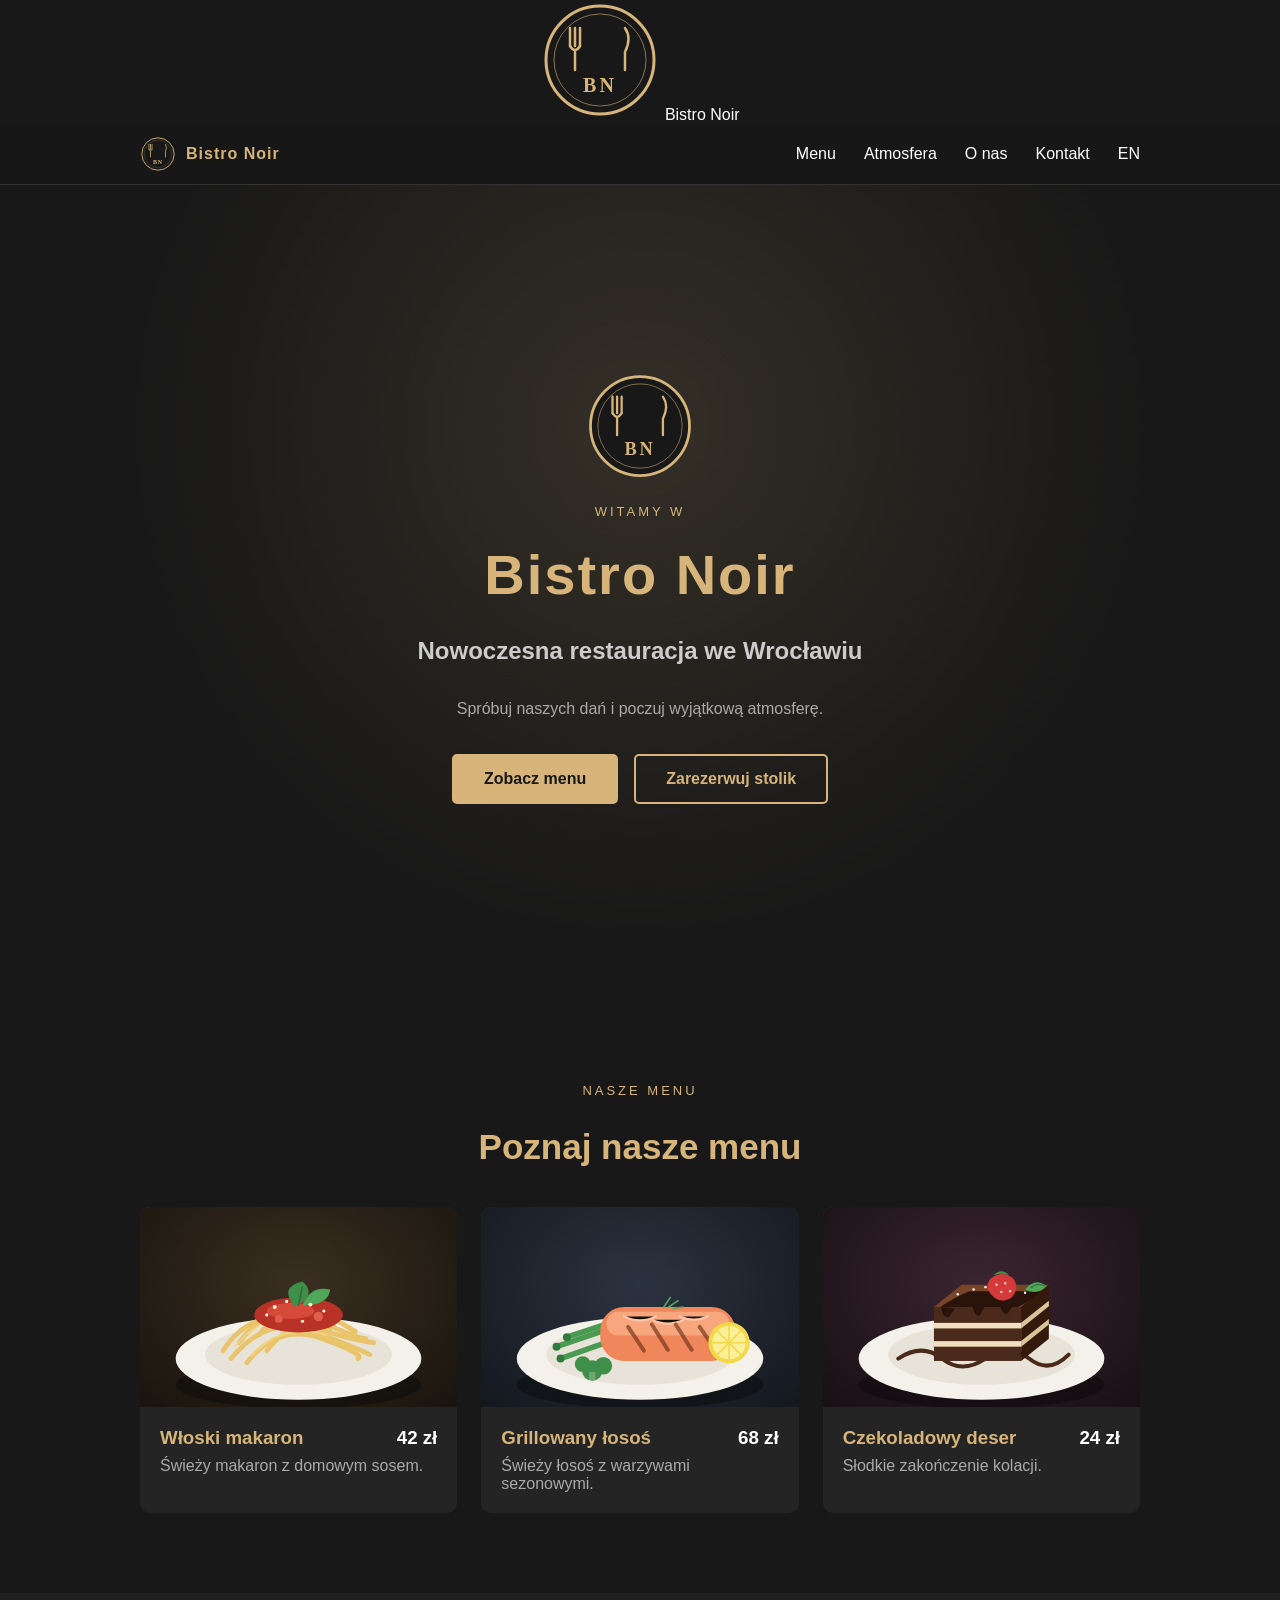
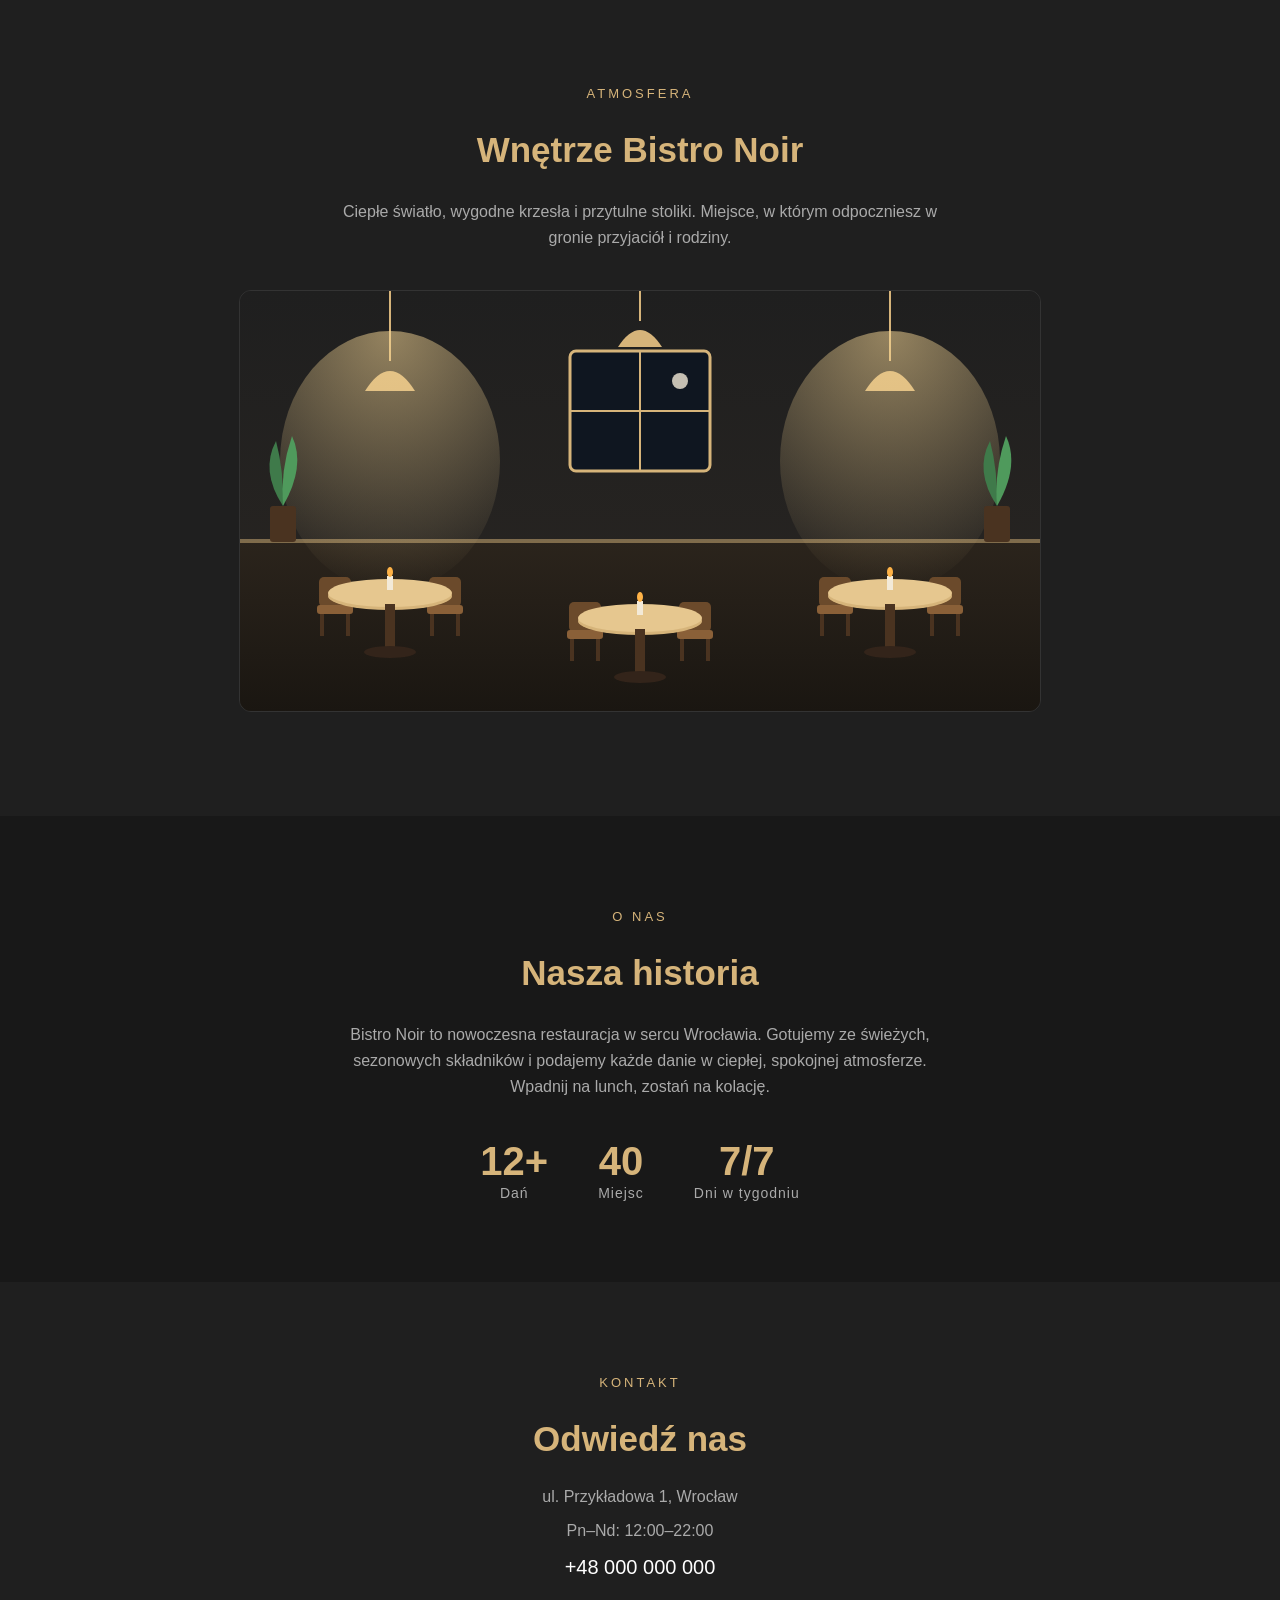
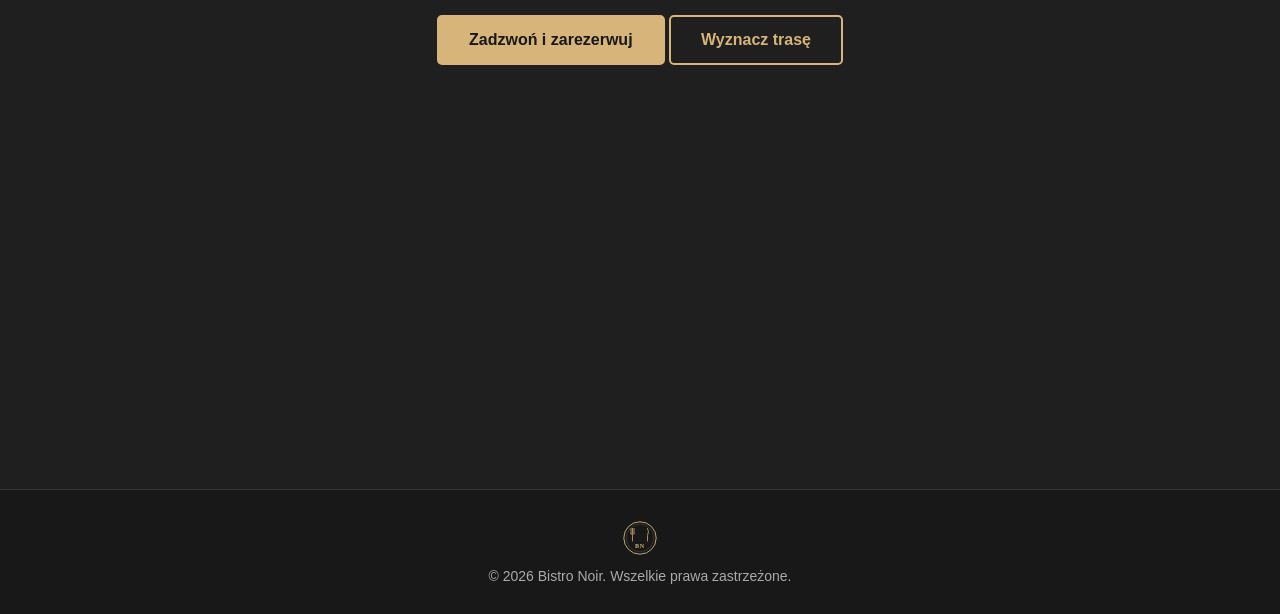
==== commit 1bce5832: "Update index.html" ====
--- a/index.html
+++ b/index.html
@@ -35,6 +35,31 @@
     </script>
 </head>
 <body>
+
+    <div id="intro" aria-hidden="true">
+        <img src="logo.svg" alt="" class="intro-logo">
+        <span class="intro-name">Bistro Noir</span>
+    </div>
+    <script>
+    (function () {
+        var intro = document.getElementById('intro');
+        if (!intro) return;
+        var seen = false;
+        try { seen = sessionStorage.getItem('introSeen'); } catch (e) {}
+        var reduce = window.matchMedia('(prefers-reduced-motion: reduce)').matches;
+        if (seen || reduce) { intro.remove(); return; }
+
+        document.body.classList.add('intro-lock');
+        function finish() {
+            intro.classList.add('hide');
+            document.body.classList.remove('intro-lock');
+            try { sessionStorage.setItem('introSeen', '1'); } catch (e) {}
+            setTimeout(function () { intro.remove(); }, 900);
+        }
+        setTimeout(finish, 2200);
+        intro.addEventListener('click', finish);
+    })();
+    </script>
 
     <header>
         <nav>
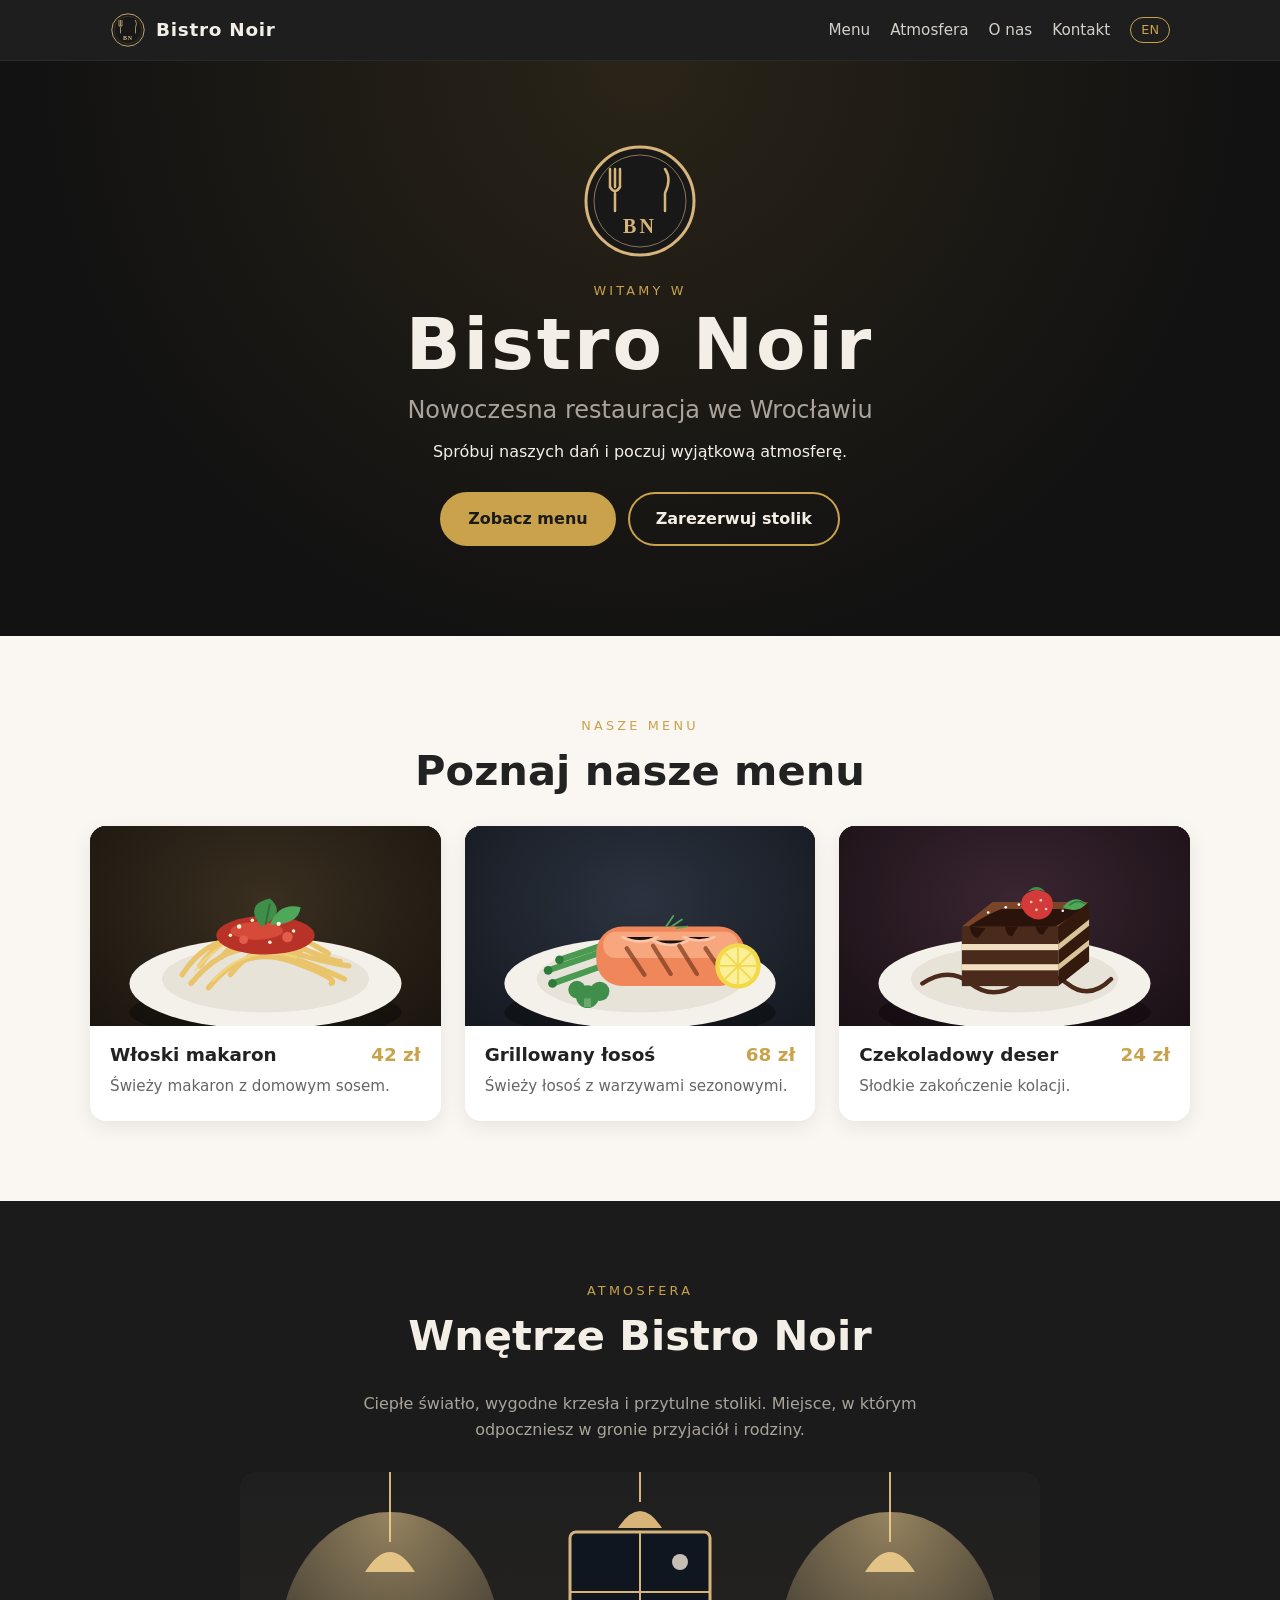
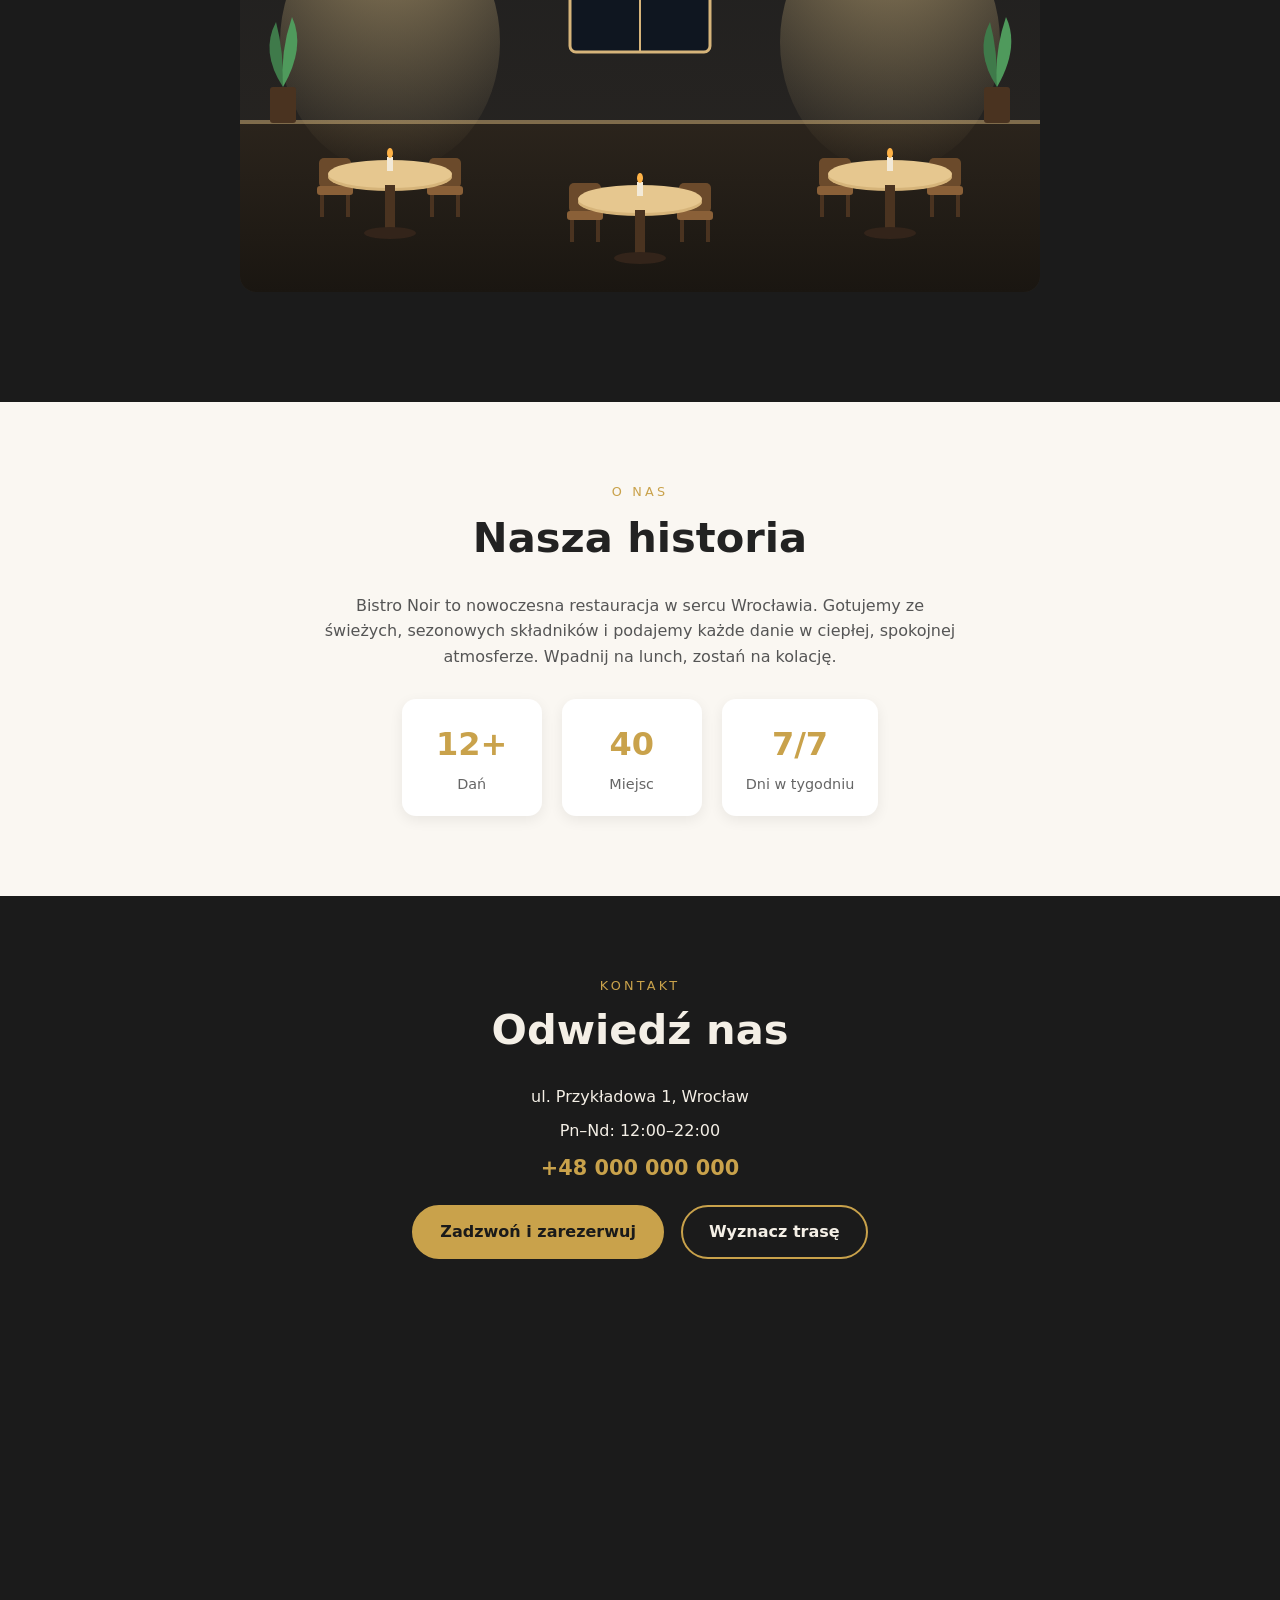
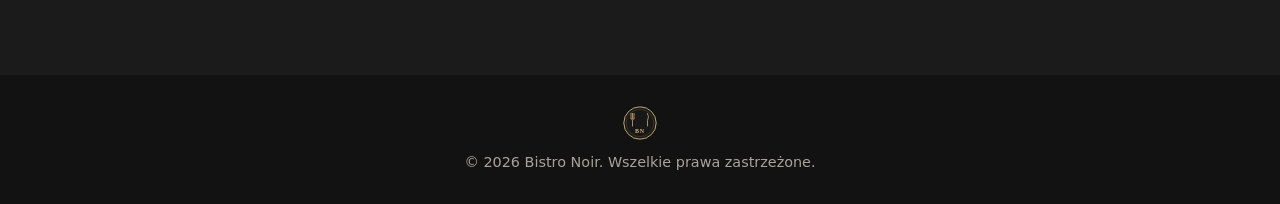
==== commit ef386c0d: "Update index.html" ====
--- a/index.html
+++ b/index.html
@@ -36,30 +36,60 @@
 </head>
 <body>
 
-    <div id="intro" aria-hidden="true">
-        <img src="logo.svg" alt="" class="intro-logo">
-        <span class="intro-name">Bistro Noir</span>
-    </div>
-    <script>
-    (function () {
-        var intro = document.getElementById('intro');
-        if (!intro) return;
-        var seen = false;
-        try { seen = sessionStorage.getItem('introSeen'); } catch (e) {}
-        var reduce = window.matchMedia('(prefers-reduced-motion: reduce)').matches;
-        if (seen || reduce) { intro.remove(); return; }
-
-        document.body.classList.add('intro-lock');
-        function finish() {
-            intro.classList.add('hide');
-            document.body.classList.remove('intro-lock');
-            try { sessionStorage.setItem('introSeen', '1'); } catch (e) {}
-            setTimeout(function () { intro.remove(); }, 900);
-        }
-        setTimeout(finish, 2200);
-        intro.addEventListener('click', finish);
-    })();
-    </script>
+    <style>
+#intro {
+    position: fixed;
+    top: 0; left: 0; right: 0; bottom: 0;
+    z-index: 99999;
+    display: flex;
+    flex-direction: column;
+    align-items: center;
+    justify-content: center;
+    gap: 16px;
+    background: #111;
+    color: #fff;
+    cursor: pointer;
+    transition: opacity 0.8s ease, visibility 0.8s ease;
+    animation: introAuto 0.5s ease 4s forwards;
+}
+#intro.hide { opacity: 0; visibility: hidden; }
+#intro .intro-logo {
+    width: 140px;
+    height: auto;
+    opacity: 0;
+    transform: scale(0.6);
+    animation: introLogo 1s ease forwards;
+}
+#intro .intro-name {
+    font-size: 2.2rem;
+    letter-spacing: 0.08em;
+    opacity: 0;
+    animation: introName 0.8s ease 0.6s forwards;
+}
+body.intro-lock { overflow: hidden; }
+@keyframes introLogo { to { opacity: 1; transform: scale(1); } }
+@keyframes introName { to { opacity: 1; } }
+@keyframes introAuto { to { opacity: 0; visibility: hidden; } }
+</style>
+
+<div id="intro">
+    <img src="logo.svg" alt="" class="intro-logo">
+    <span class="intro-name">Bistro Noir</span>
+</div>
+
+<script>
+(function () {
+    var intro = document.getElementById('intro');
+    document.body.classList.add('intro-lock');
+    function finish() {
+        intro.classList.add('hide');
+        document.body.classList.remove('intro-lock');
+        setTimeout(function () { intro.style.display = 'none'; }, 900);
+    }
+    setTimeout(finish, 2200);
+    intro.addEventListener('click', finish);
+})();
+</script>
 
     <header>
         <nav>
--- a/style.css
+++ b/style.css
@@ -1,336 +1,423 @@
+/* ===== Цвета (меняй здесь, под каждого клиента) ===== */
+:root {
+    --bg-dark: #121212;
+    --bg-dark-2: #1b1b1b;
+    --bg-light: #faf7f2;
+    --text-light: #f4efe6;
+    --text-dark: #222;
+    --muted: #a9a39a;
+    --accent: #c9a24b;
+}
+
+
+* {
+    box-sizing: border-box;
+    margin: 0;
+    padding: 0;
+}
+
 html {
     scroll-behavior: smooth;
 }
 
 body {
-    margin: 0;
-    background-color: #181818;
-    color: white;
-    font-family: Arial, sans-serif;
-    text-align: center;
-}
-
-h1 {
-    font-size: 56px;
-    color: #d6b47a;
-    margin: 10px 0;
-    letter-spacing: 2px;
-}
-
-h2 {
-    color: #cccccc;
-}
-
-p {
-    color: #aaaaaa;
+    font-family: "Segoe UI", system-ui, -apple-system, Arial, sans-serif;
+    line-height: 1.6;
+    color: var(--text-dark);
+    background: var(--bg-light);
 }
 
 img {
     max-width: 100%;
-}
-
-/* Header / navigation */
+    display: block;
+}
+
+a {
+    color: inherit;
+    text-decoration: none;
+}
+
+h1, h2, h3 {
+    line-height: 1.2;
+    font-weight: 600;
+}
+
+
 header {
     position: sticky;
     top: 0;
-    z-index: 10;
-    background-color: rgba(24, 24, 24, 0.95);
+    z-index: 100;
+    background: rgba(18, 18, 18, 0.95);
+    backdrop-filter: blur(6px);
+    border-bottom: 1px solid #2a2a2a;
+}
+
+nav {
+    max-width: 1100px;
+    margin: 0 auto;
     padding: 12px 20px;
-    border-bottom: 1px solid #333;
-}
-
-nav {
-    display: flex;
+    display: flex;
+    align-items: center;
     justify-content: space-between;
-    align-items: center;
-    max-width: 1000px;
-    margin: 0 auto;
+    gap: 16px;
+    flex-wrap: wrap;
 }
 
 .brand {
     display: flex;
     align-items: center;
     gap: 10px;
-    color: #d6b47a;
-    font-weight: bold;
-    letter-spacing: 1px;
-}
-
-.links {
-    display: flex;
-    gap: 28px;
-}
-
-nav a {
-    color: white;
-    text-decoration: none;
-}
-
-nav a:hover {
-    color: #d6b47a;
+    color: var(--text-light);
+    font-size: 1.15rem;
+    font-weight: 600;
+    letter-spacing: 0.04em;
 }
 
 .logo-small {
     width: 36px;
     height: 36px;
+    object-fit: contain;
+}
+
+.links {
+    display: flex;
+    align-items: center;
+    flex-wrap: wrap;
+    gap: 6px 20px;
+}
+
+.links a {
+    color: var(--text-light);
+    font-size: 0.95rem;
+    opacity: 0.85;
+    transition: color 0.2s, opacity 0.2s;
+}
+
+.links a:hover {
+    color: var(--accent);
+    opacity: 1;
+}
+
+/* кнопка языка (последняя ссылка PL / EN) */
+.links a[hreflang] {
+    border: 1px solid var(--accent);
+    color: var(--accent);
+    padding: 2px 10px;
+    border-radius: 999px;
+    font-size: 0.8rem;
+    opacity: 1;
+}
+
+.links a[hreflang]:hover {
+    background: var(--accent);
+    color: var(--bg-dark);
+}
+
+/* ===== Главный экран ===== */
+.hero {
+    background: radial-gradient(circle at 50% 0%, #2a2418 0%, var(--bg-dark) 70%);
+    color: var(--text-light);
+    text-align: center;
+    padding: 80px 20px 90px;
 }
 
 .logo-big {
-    width: 110px;
-    height: 110px;
+    width: 120px;
+    height: 120px;
+    object-fit: contain;
+    margin: 0 auto 20px;
+}
+
+.tag {
+    color: var(--accent);
+    font-size: 0.8rem;
+    letter-spacing: 0.25em;
     margin-bottom: 10px;
 }
 
-/* Hero */
-.hero {
-    min-height: 85vh;
-    display: flex;
-    flex-direction: column;
-    justify-content: center;
-    align-items: center;
-    padding: 20px;
-    background:
-        radial-gradient(circle at 50% 30%, rgba(214, 180, 122, 0.15), transparent 60%),
-        #181818;
+.hero h1 {
+    font-size: clamp(2.6rem, 8vw, 4.5rem);
+    letter-spacing: 0.04em;
+    margin-bottom: 8px;
+}
+
+.hero h2 {
+    font-size: clamp(1.1rem, 3vw, 1.5rem);
+    font-weight: 400;
+    color: var(--muted);
+    margin-bottom: 14px;
+}
+
+.hero p {
+    max-width: 520px;
+    margin: 0 auto;
 }
 
 .hero-buttons {
-    display: flex;
-    gap: 16px;
+    margin-top: 28px;
+    display: flex;
     flex-wrap: wrap;
     justify-content: center;
-}
-
-/* Small labels above headings */
-.tag {
-    letter-spacing: 3px;
-    font-size: 13px;
-    color: #d6b47a;
-}
-
-/* Buttons */
+    gap: 12px;
+}
+
+/* ===== Кнопки ===== */
 .button {
     display: inline-block;
-    background-color: #d6b47a;
-    color: #181818;
-    padding: 14px 30px;
-    text-decoration: none;
-    border-radius: 5px;
-    margin-top: 20px;
-    font-weight: bold;
-    border: 2px solid #d6b47a;
+    background: var(--accent);
+    color: #1a1a1a;
+    padding: 12px 26px;
+    border-radius: 999px;
+    font-weight: 600;
+    border: 2px solid var(--accent);
+    transition: transform 0.2s, background 0.2s, color 0.2s;
 }
 
 .button:hover {
-    background-color: #edcf9a;
-    border-color: #edcf9a;
+    transform: translateY(-2px);
+    background: #dbb55d;
+    border-color: #dbb55d;
 }
 
 .button-outline {
-    background-color: transparent;
-    color: #d6b47a;
+    background: transparent;
+    color: var(--text-light);
+    border-color: var(--accent);
 }
 
 .button-outline:hover {
-    background-color: #d6b47a;
-    color: #181818;
-}
-
-/* Sections */
+    background: var(--accent);
+    color: #1a1a1a;
+}
+
+/* ===== Секции ===== */
 .section {
     padding: 80px 20px;
     text-align: center;
+    scroll-margin-top: 70px;
+}
+
+.section > * {
+    max-width: 1100px;
+    margin-left: auto;
+    margin-right: auto;
+}
+
+.section h2 {
+    font-size: clamp(1.8rem, 5vw, 2.6rem);
+    margin-bottom: 30px;
 }
 
 .section.dark {
-    background-color: #1f1f1f;
-}
-
-.section h2 {
-    font-size: 35px;
-    color: #d6b47a;
+    background: var(--bg-dark-2);
+    color: var(--text-light);
 }
 
 .text {
-    max-width: 600px;
-    margin: 0 auto;
-    line-height: 1.6;
-}
-
-/* Menu cards */
+    max-width: 640px !important;
+    margin-bottom: 30px;
+    color: #555;
+}
+
+.section.dark .text {
+    color: var(--muted);
+}
+
+/* ===== Меню (карточки) ===== */
 .cards {
     display: grid;
     grid-template-columns: repeat(auto-fit, minmax(260px, 1fr));
     gap: 24px;
-    max-width: 1000px;
-    margin: 40px auto 0;
+    text-align: left;
 }
 
 .card {
-    background-color: #242424;
-    border-radius: 10px;
+    background: #fff;
+    border-radius: 16px;
     overflow: hidden;
-    text-align: left;
-    transition: transform 0.2s;
+    box-shadow: 0 6px 20px rgba(0, 0, 0, 0.08);
+    transition: transform 0.25s, box-shadow 0.25s;
 }
 
 .card:hover {
-    transform: translateY(-6px);
+    transform: translateY(-4px);
+    box-shadow: 0 12px 28px rgba(0, 0, 0, 0.14);
 }
 
 .card-img {
     position: relative;
     height: 200px;
-    background: linear-gradient(135deg, #3a2f20, #1d1812);
+    background: #2a2418;
     display: flex;
     align-items: center;
     justify-content: center;
+    overflow: hidden;
+}
+
+/* эмодзи лежит под картинкой и видна только если картинка не загрузилась */
+.card-img .emoji {
+    position: absolute;
+    font-size: 4rem;
+    z-index: 0;
 }
 
 .card-img img {
-    position: absolute;
-    inset: 0;
+    position: relative;
+    z-index: 1;
     width: 100%;
     height: 100%;
     object-fit: cover;
-    z-index: 1;
-}
-
-.emoji {
-    font-size: 64px;
+    background: #2a2418;
 }
 
 .card-body {
-    padding: 20px;
+    padding: 18px 20px 22px;
 }
 
 .card-body h3 {
-    color: #d6b47a;
-    margin: 0 0 8px;
     display: flex;
     justify-content: space-between;
+    align-items: baseline;
     gap: 10px;
+    font-size: 1.15rem;
+    margin-bottom: 8px;
+}
+
+.price {
+    color: var(--accent);
+    font-weight: 700;
+    white-space: nowrap;
 }
 
 .card-body p {
-    margin: 0;
-}
-
-.price {
-    color: #ffffff;
-    font-weight: bold;
-    white-space: nowrap;
-}
-
-/* Interior */
+    color: #666;
+    font-size: 0.95rem;
+}
+
+/* ===== Атмосфера ===== */
 .interior {
     max-width: 800px;
-    margin: 40px auto 0;
-    border-radius: 12px;
+    margin: 0 auto 30px;
+    border-radius: 16px;
     overflow: hidden;
-    border: 1px solid #333;
 }
 
 .interior img {
-    display: block;
     width: 100%;
+    height: auto;
 }
 
 .gallery {
     display: grid;
     grid-template-columns: repeat(auto-fit, minmax(220px, 1fr));
     gap: 16px;
-    max-width: 1000px;
-    margin: 24px auto 0;
 }
 
 .gallery-item {
-    height: 220px;
-    border-radius: 10px;
+    border-radius: 12px;
     overflow: hidden;
+    aspect-ratio: 4 / 3;
+    background: #222;
 }
 
 .gallery-item img {
     width: 100%;
     height: 100%;
     object-fit: cover;
-    transition: transform 0.3s;
-}
-
-.gallery-item:hover img {
-    transform: scale(1.06);
-}
-
-/* About facts */
+}
+
+/* ===== О нас ===== */
 .facts {
     display: flex;
+    flex-wrap: wrap;
     justify-content: center;
-    gap: 50px;
-    flex-wrap: wrap;
-    margin-top: 40px;
+    gap: 20px;
+}
+
+.fact {
+    min-width: 140px;
+    padding: 20px 24px;
+    background: #fff;
+    border-radius: 14px;
+    box-shadow: 0 4px 14px rgba(0, 0, 0, 0.07);
 }
 
 .fact strong {
     display: block;
-    font-size: 40px;
-    color: #d6b47a;
+    font-size: 2rem;
+    color: var(--accent);
 }
 
 .fact span {
-    color: #aaaaaa;
-    font-size: 14px;
-    letter-spacing: 1px;
-}
-
-/* Contact */
+    color: #666;
+    font-size: 0.9rem;
+}
+
+/* ===== Контакты ===== */
+#contact p {
+    margin-bottom: 8px;
+}
+
 .phone {
-    color: #ffffff;
-    text-decoration: none;
-    font-size: 20px;
+    color: var(--accent);
+    font-size: 1.3rem;
+    font-weight: 600;
+}
+
+#contact .button {
+    margin: 12px 6px 0;
 }
 
 .map {
-    max-width: 700px;
-    margin: 40px auto 0;
-    border-radius: 8px;
+    margin-top: 36px;
+    border-radius: 16px;
     overflow: hidden;
 }
 
-/* Footer */
+.map iframe {
+    display: block;
+}
+
+/* ===== Подвал ===== */
 footer {
+    background: var(--bg-dark);
+    color: var(--muted);
+    text-align: center;
     padding: 30px 20px;
-    border-top: 1px solid #333;
-}
-
-footer p {
-    margin: 8px 0 0;
-    font-size: 14px;
-}
-
-/* Mobile */
+    font-size: 0.9rem;
+}
+
+footer .logo-small {
+    margin: 0 auto 10px;
+}
+
+/* ===== Телефоны ===== */
 @media (max-width: 600px) {
-    h1 {
-        font-size: 38px;
-    }
-
-    .brand span {
-        display: none;
-    }
-
-    .links {
-        gap: 14px;
-        font-size: 14px;
+    nav {
+        justify-content: center;
     }
 
     .section {
-        padding: 55px 16px;
-    }
-
-    .section h2 {
-        font-size: 28px;
-    }
-
-    .facts {
-        gap: 30px;
-    }
-}
+        padding: 56px 16px;
+    }
+
+    .hero {
+        padding: 56px 16px 64px;
+    }
+
+    .logo-big {
+        width: 90px;
+        height: 90px;
+    }
+}
+
+/* ===== Уважение к настройке «уменьшить движение» ===== */
+@media (prefers-reduced-motion: reduce) {
+    html {
+        scroll-behavior: auto;
+    }
+
+    * {
+        transition: none !important;
+    }
+}
